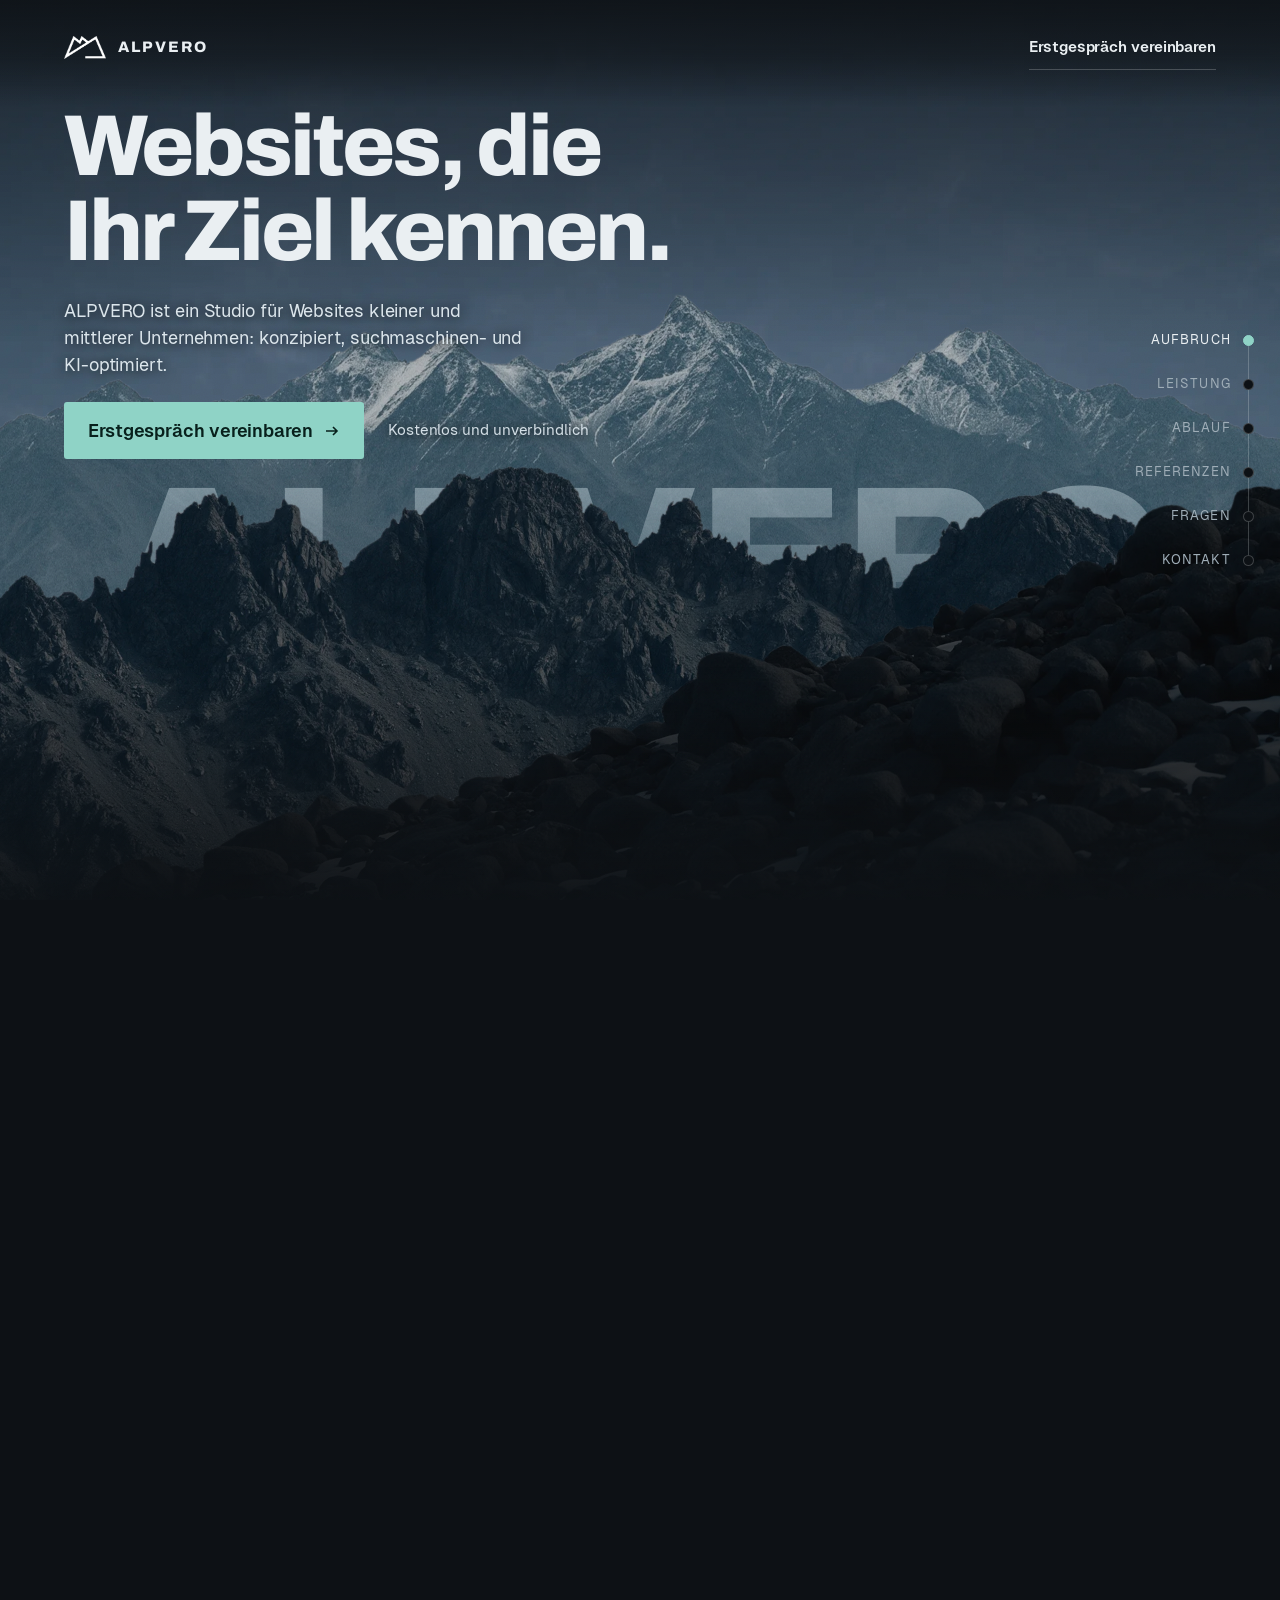
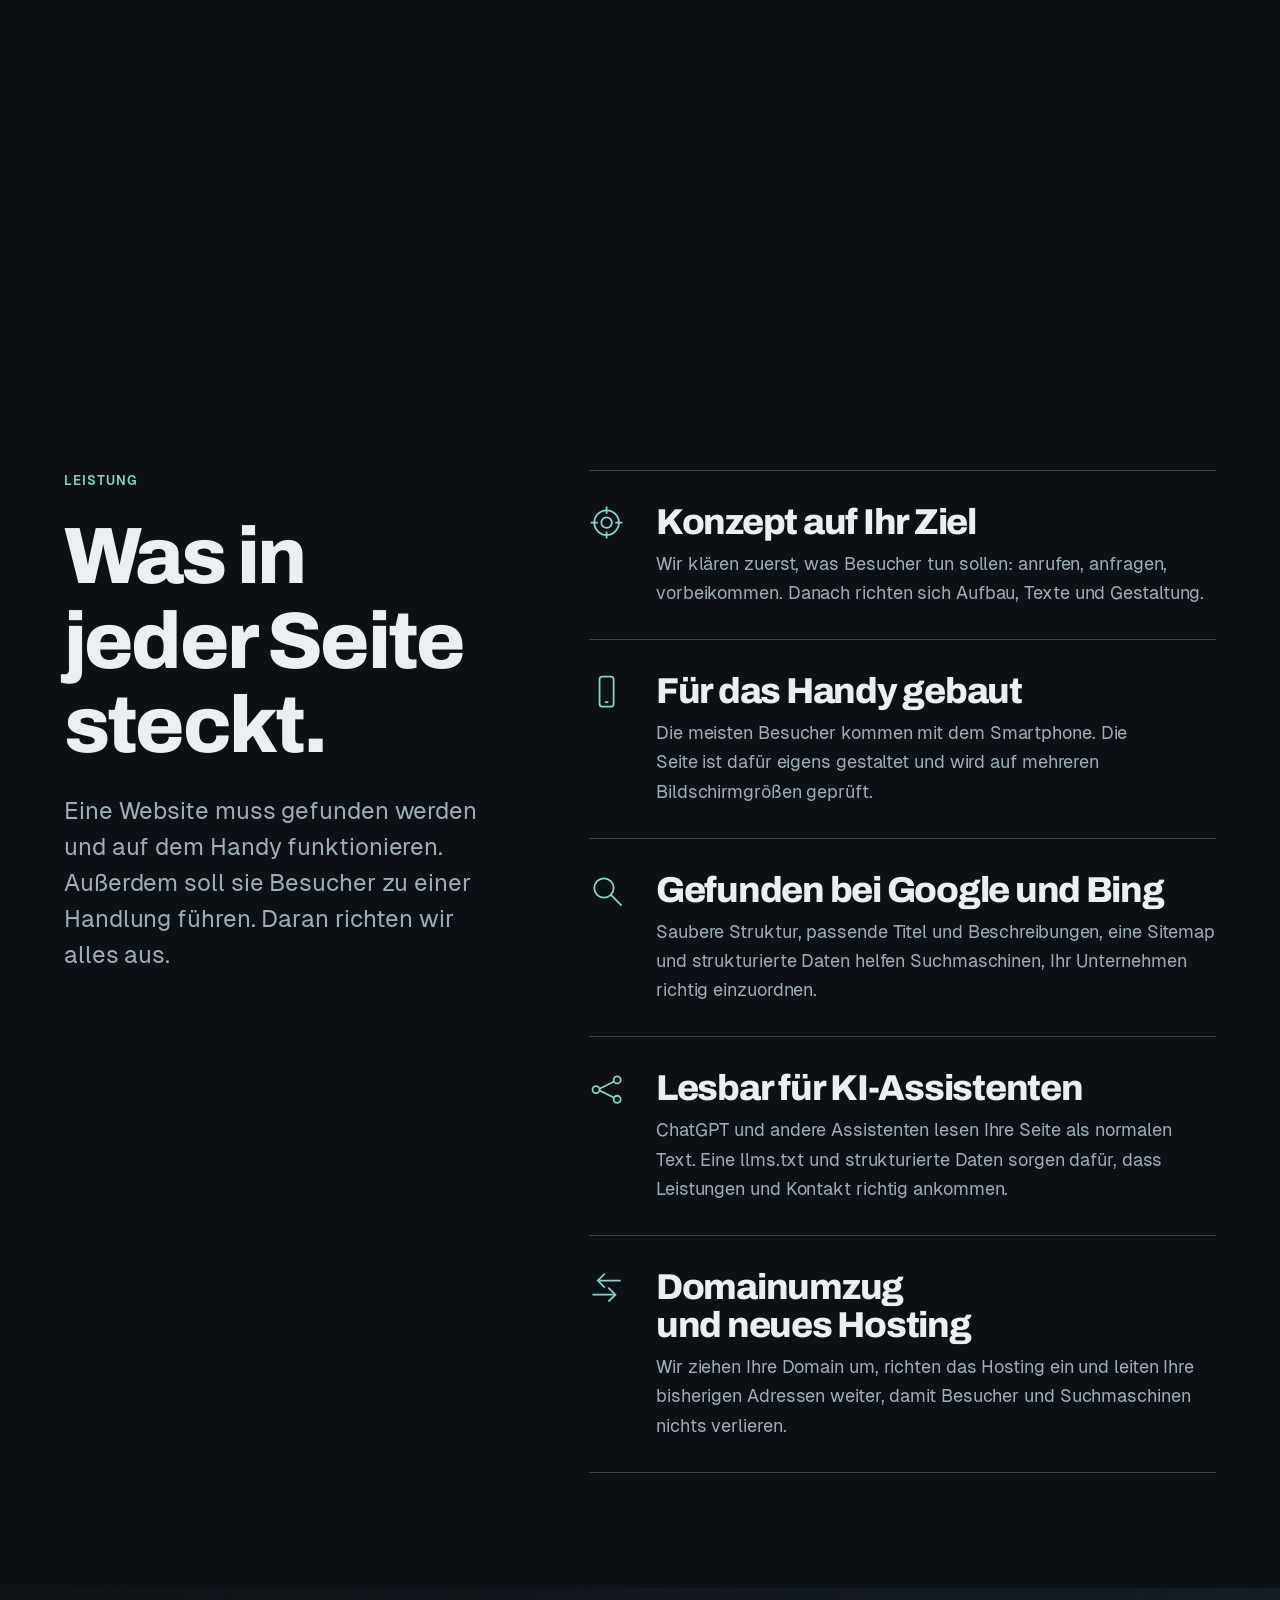
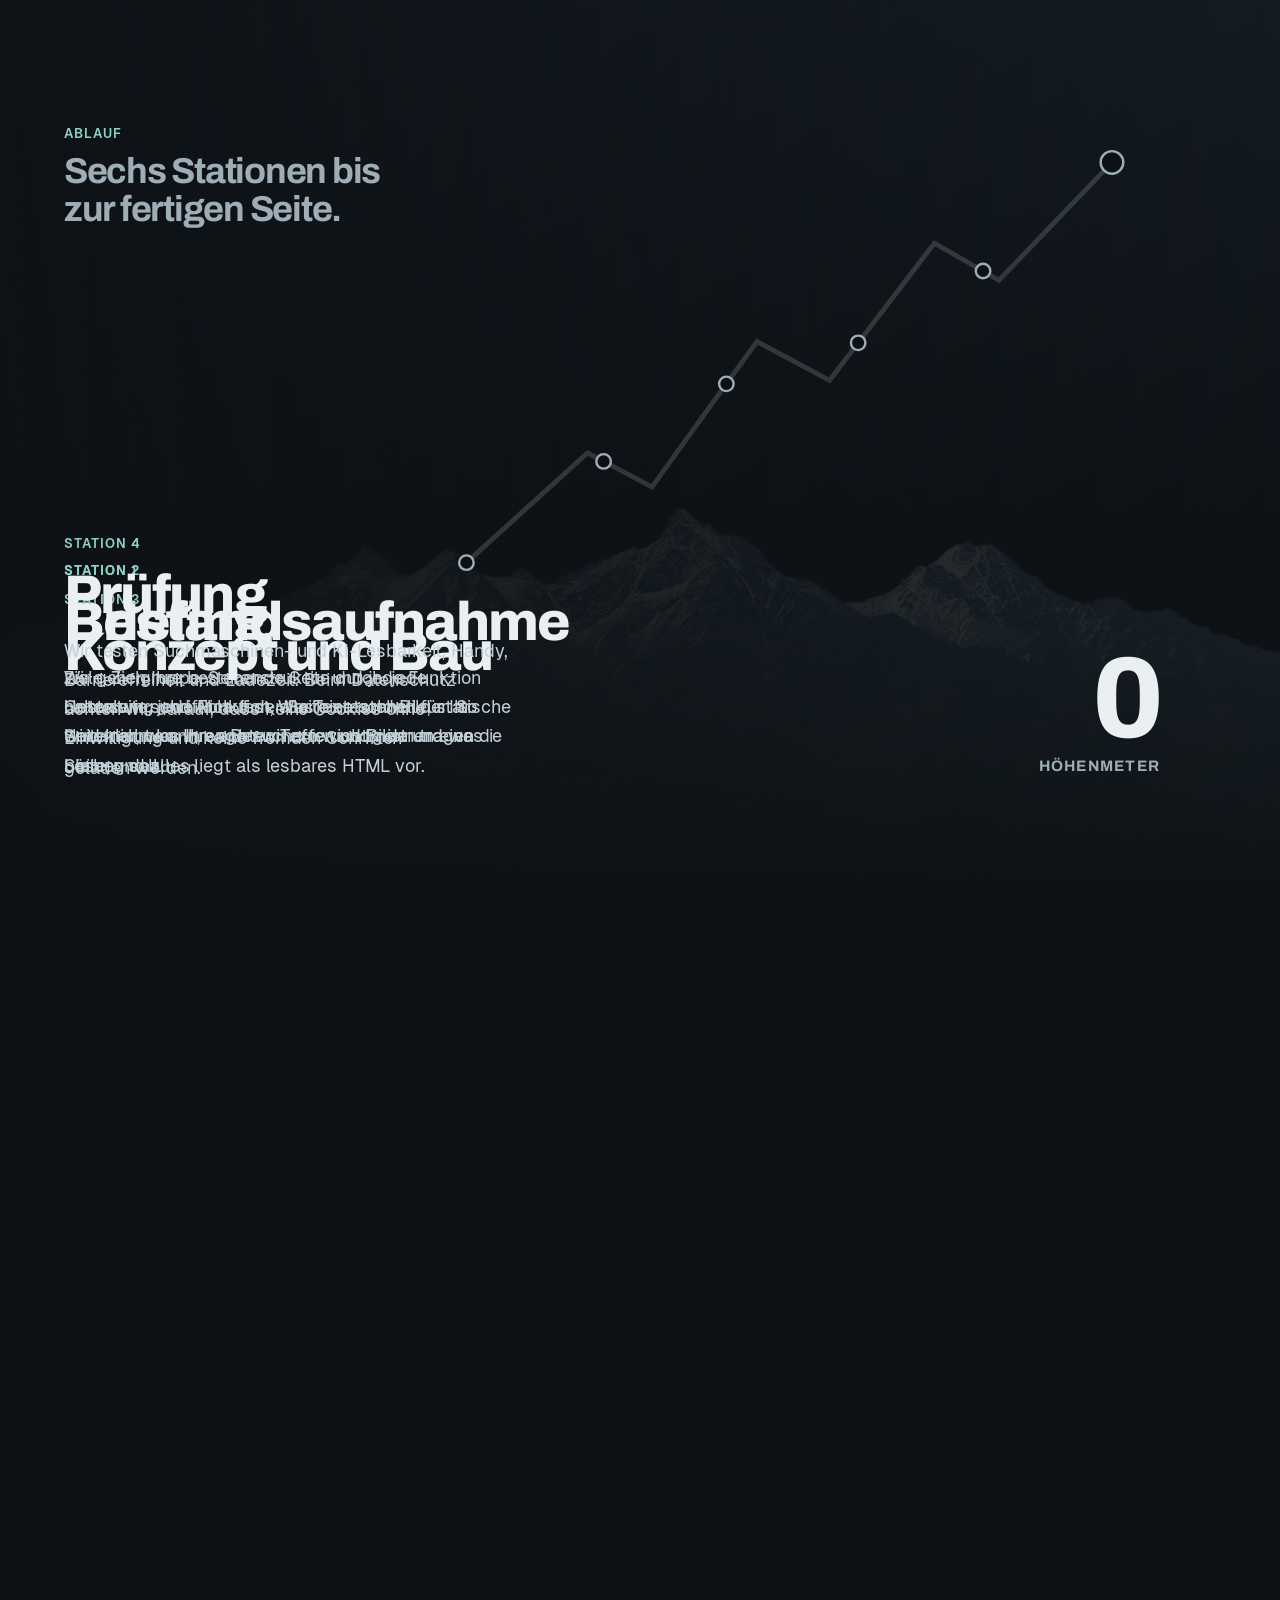
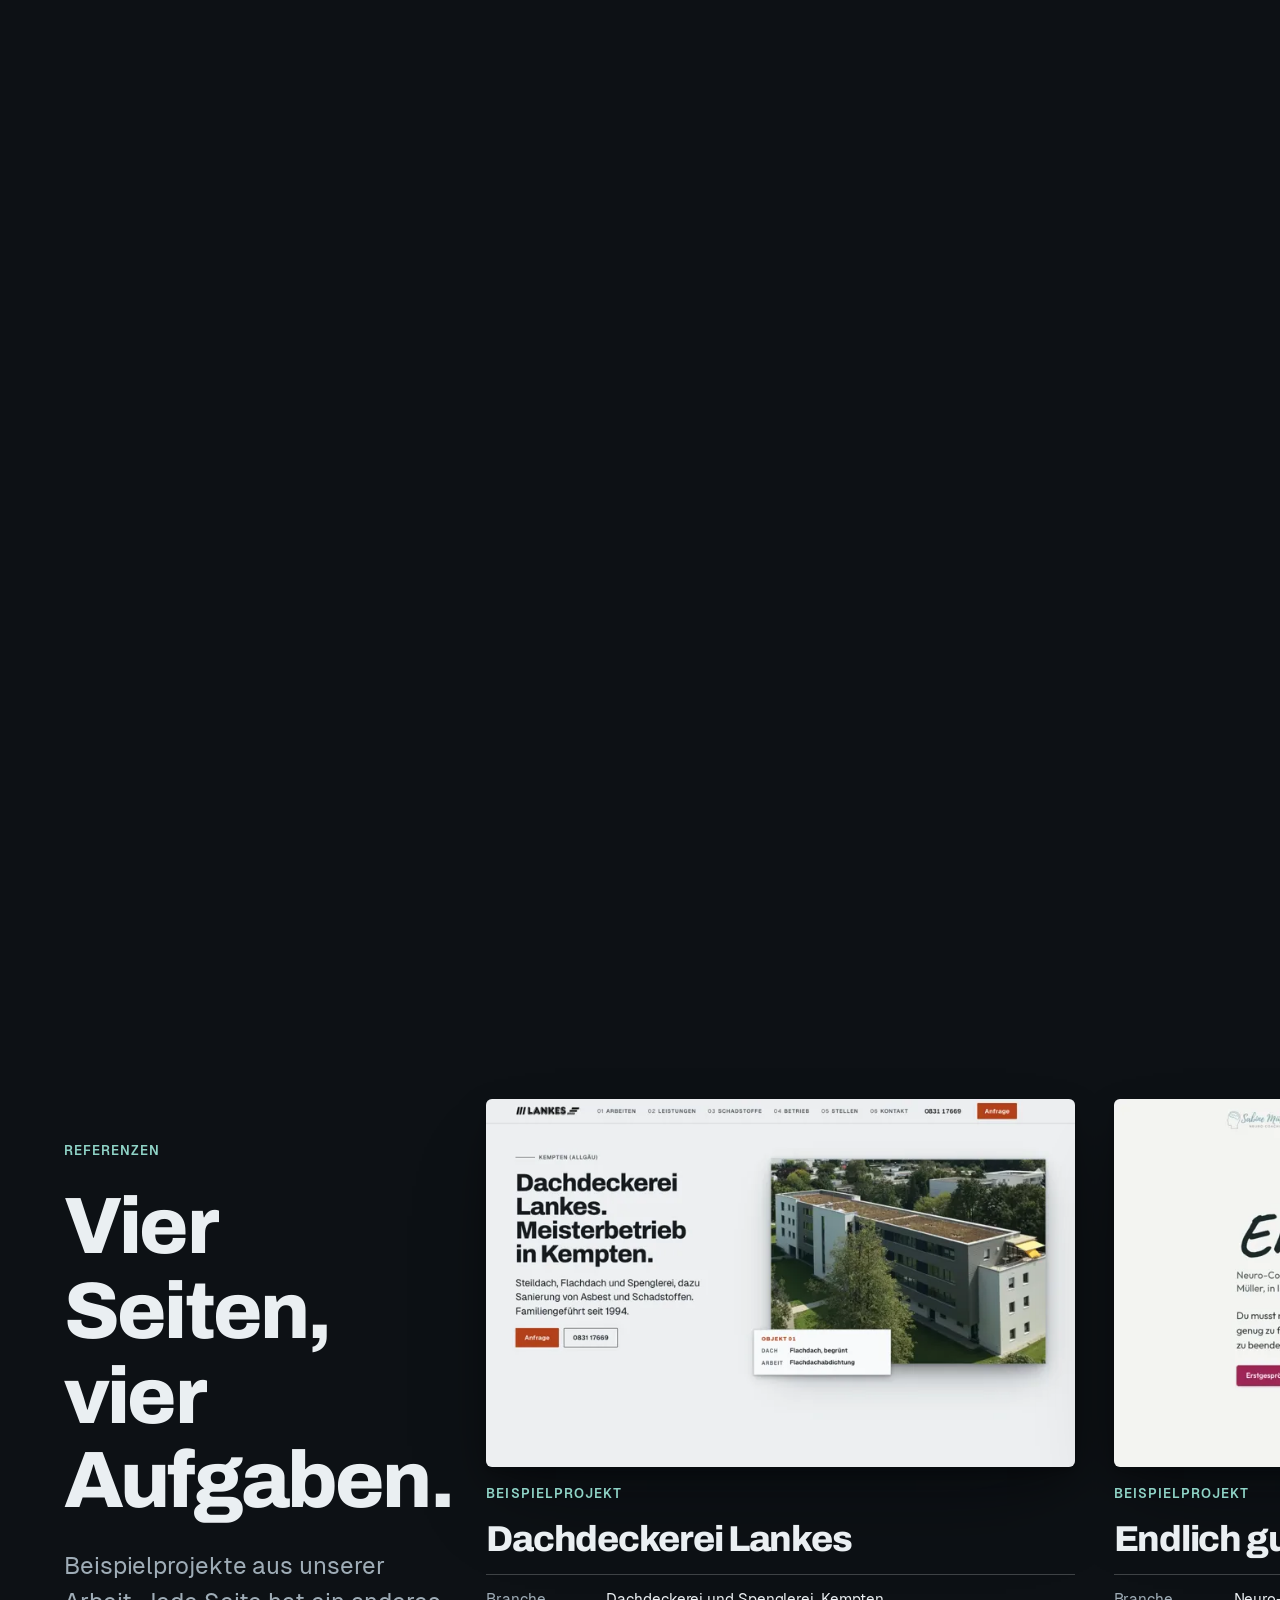
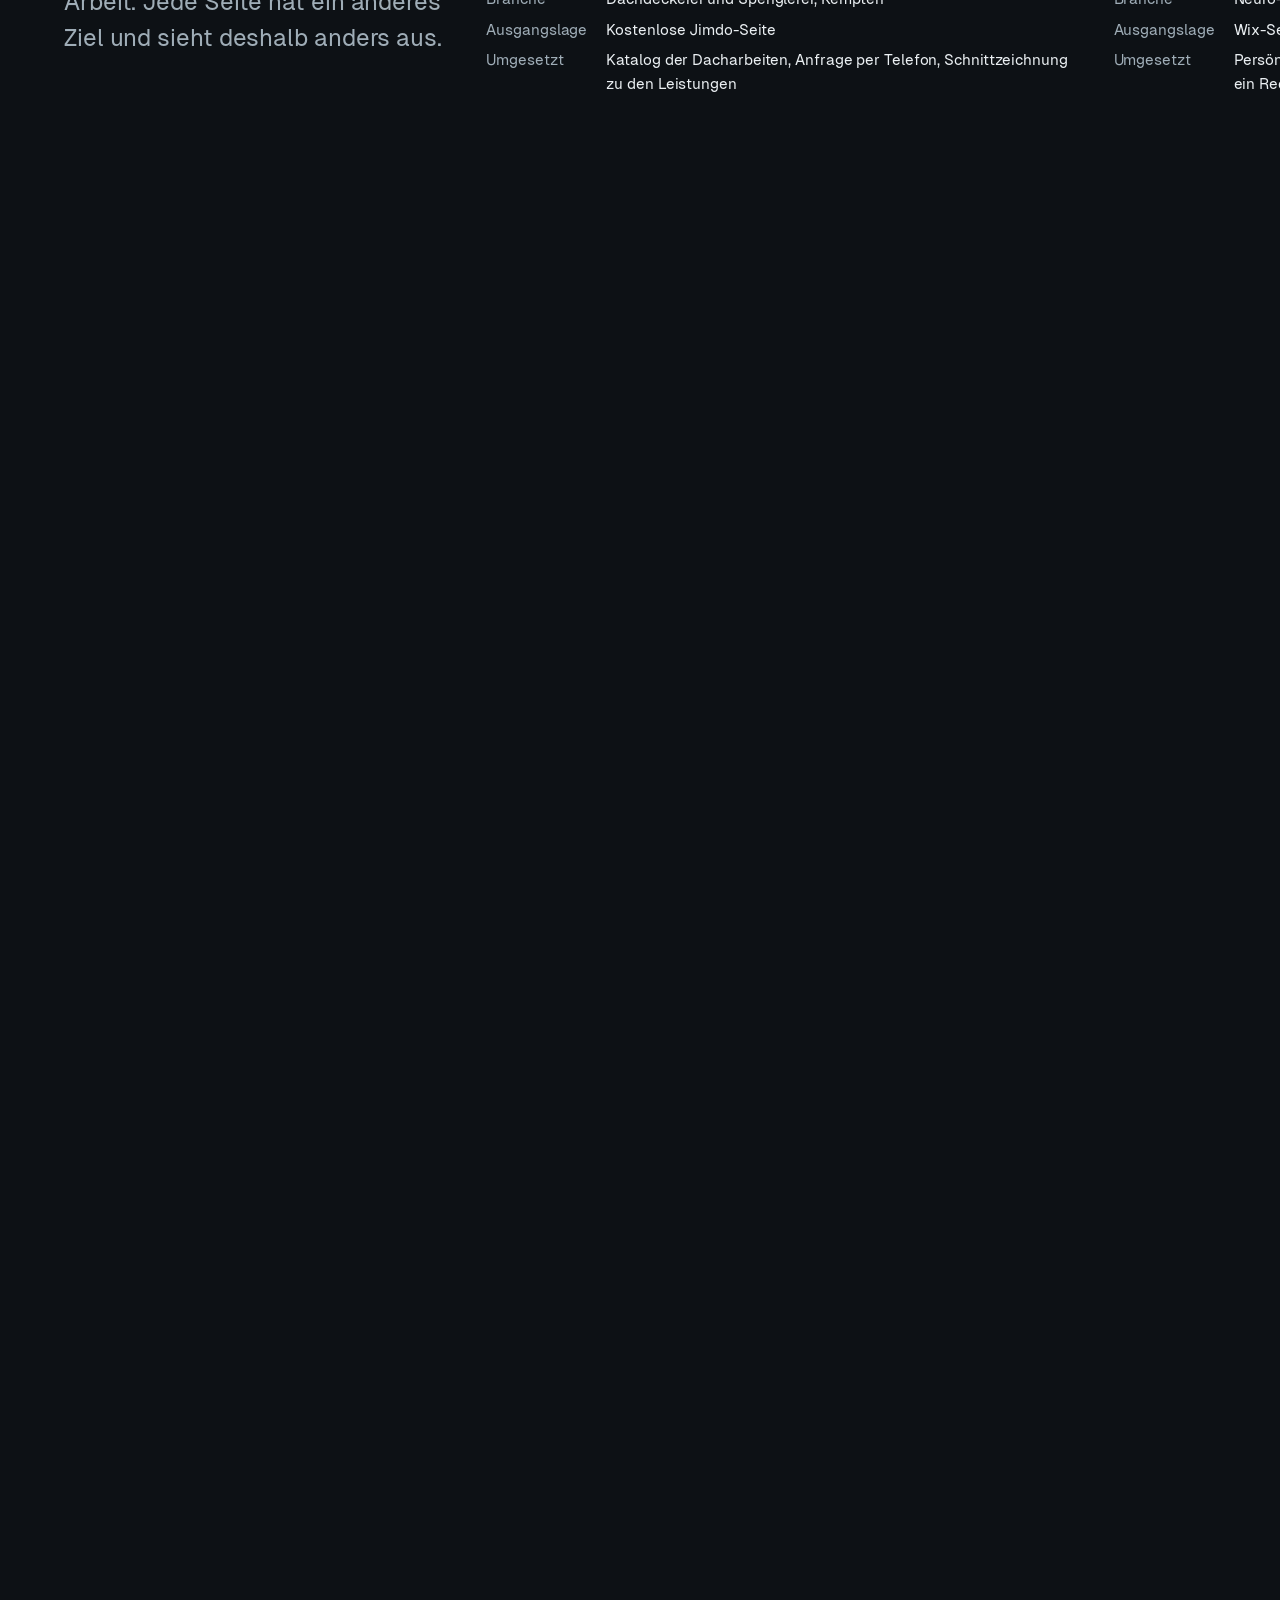
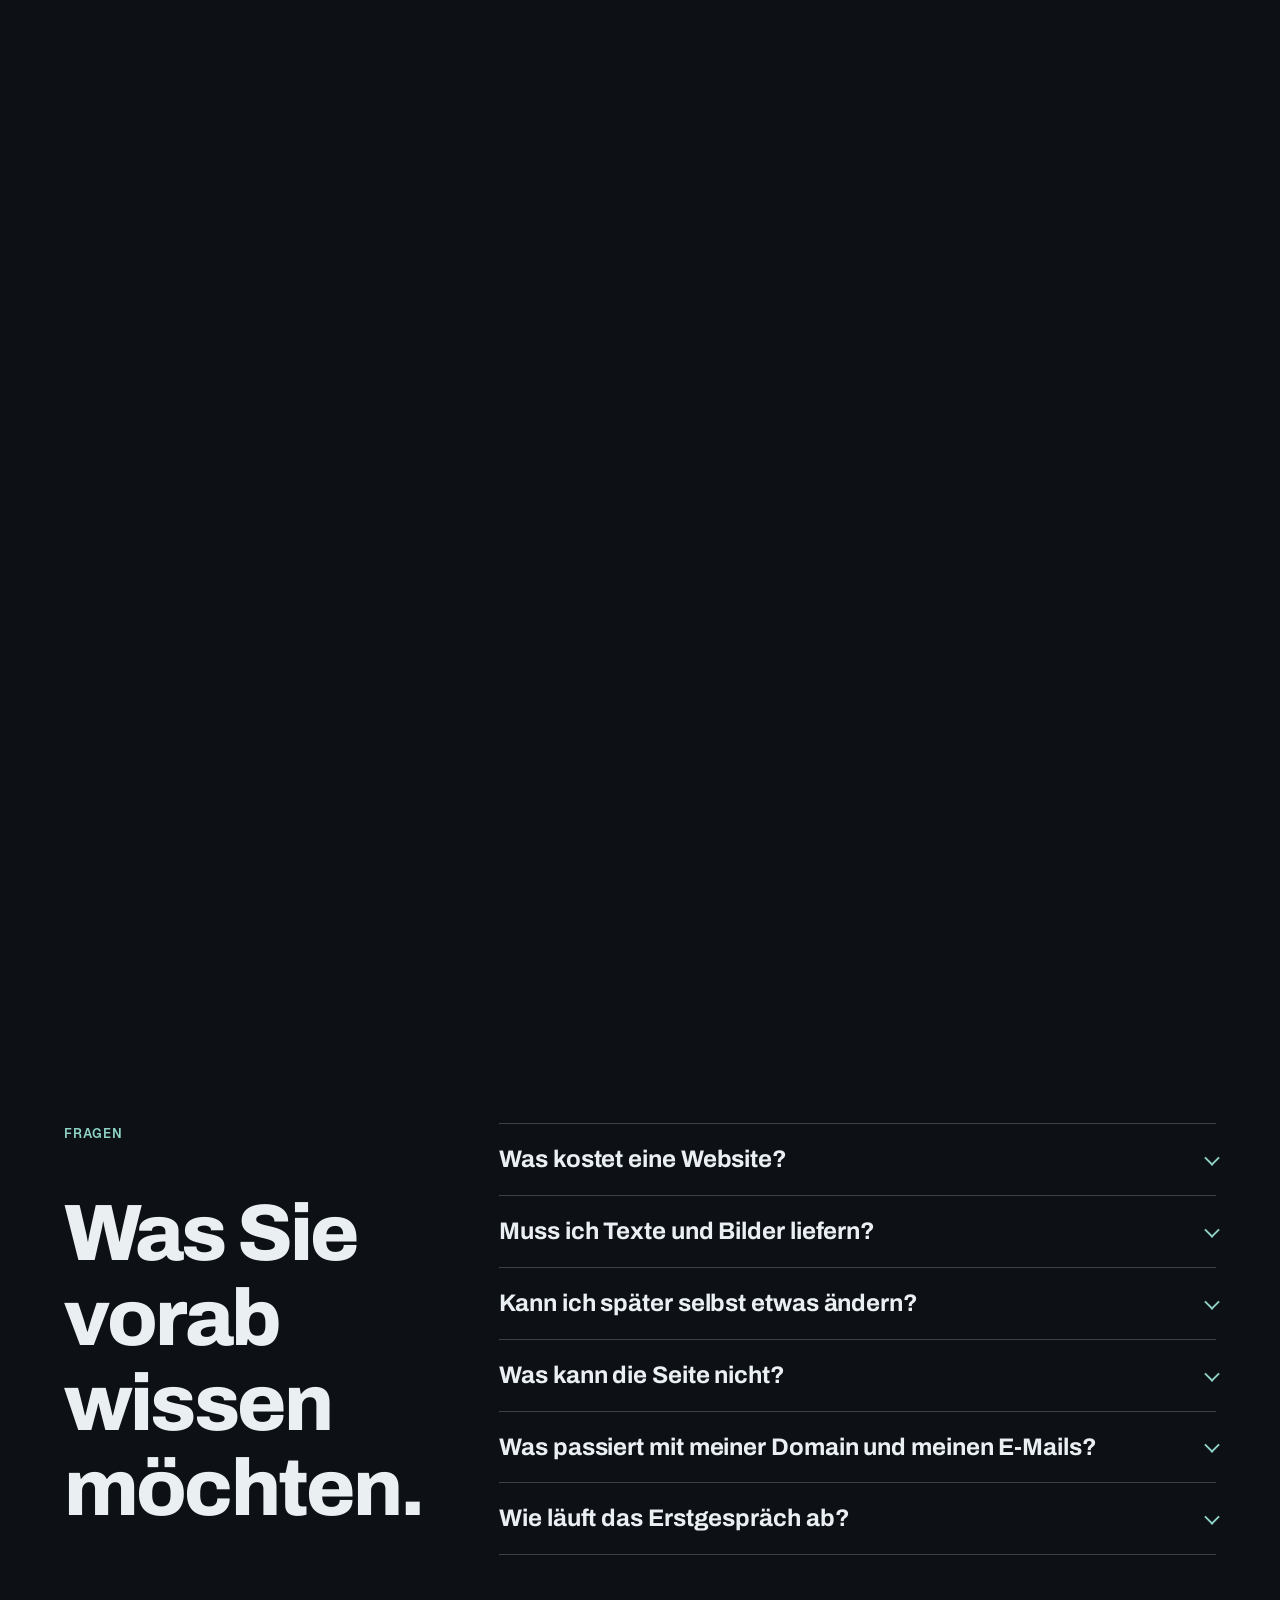
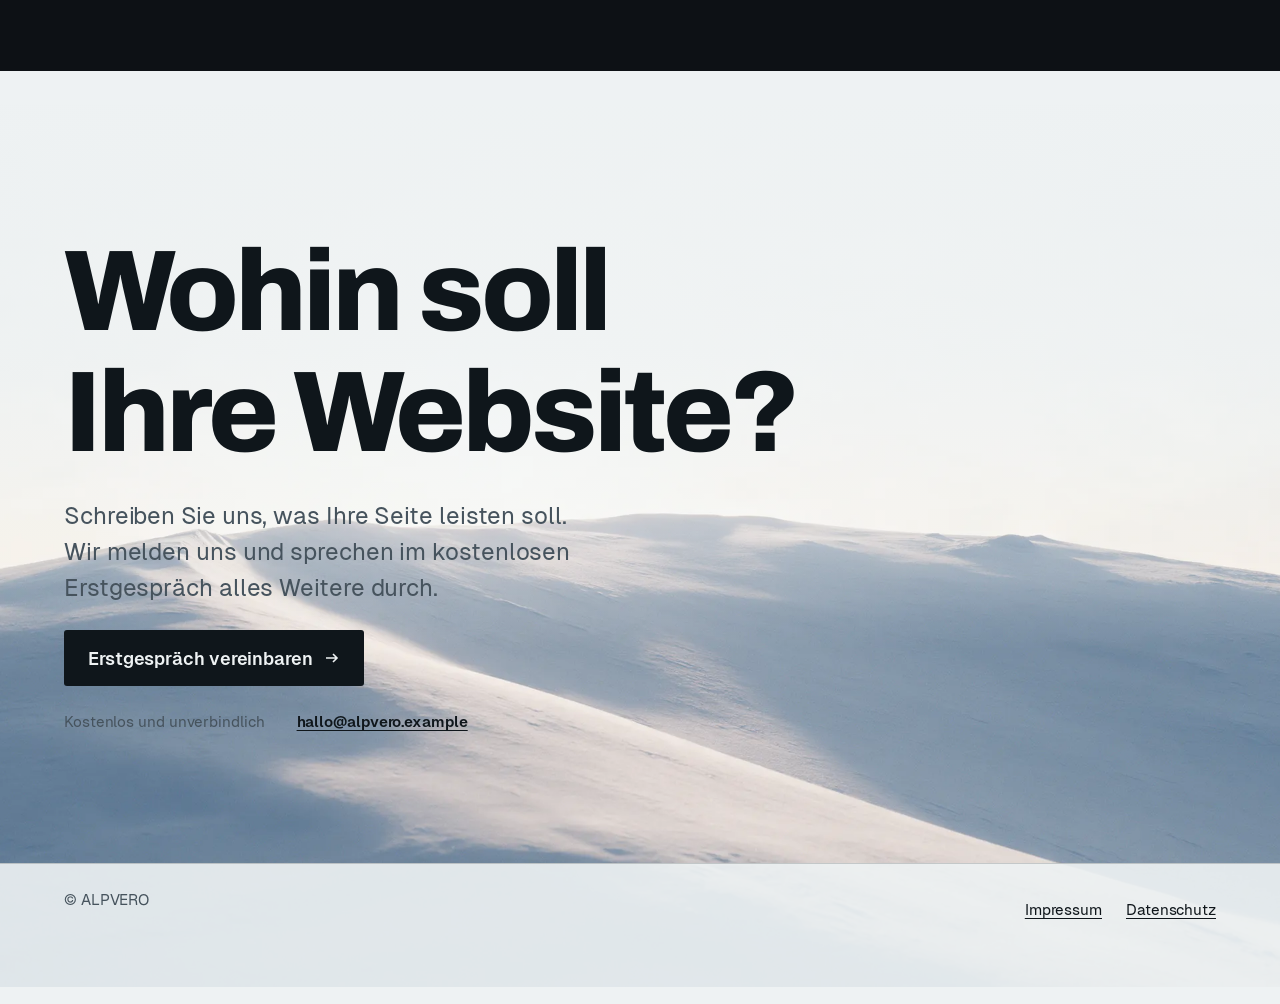
==== website/index.html @ ce66cbd7 "ALPVERO: Website, Briefing und Reports Co-Authored-By: Claude Sonnet 5.5 <noreply@anthropic.com>" ====
<!doctype html>
<html lang="de" class="no-js">
<head>
<meta charset="utf-8">
<meta name="viewport" content="width=device-width, initial-scale=1, viewport-fit=cover">
<title>ALPVERO · Websites für kleine und mittlere Unternehmen</title>
<meta name="description" content="ALPVERO ist ein Studio für Websites kleiner und mittlerer Unternehmen: auf Ihr Ziel konzipiert, für Suchmaschinen und KI optimiert. Erstgespräch kostenlos.">
<link rel="canonical" href="https://www.alpvero.example/">
<meta name="theme-color" content="#0d1115">
<link rel="icon" type="image/png" href="favicon.png">
<link rel="apple-touch-icon" href="apple-touch-icon.png">
<meta property="og:type" content="website">
<meta property="og:locale" content="de_DE">
<meta property="og:site_name" content="ALPVERO">
<meta property="og:title" content="ALPVERO · Websites, die Ihr Ziel kennen">
<meta property="og:description" content="Studio für Websites kleiner und mittlerer Unternehmen. Konzipiert, suchmaschinen- und KI-optimiert. Kostenloses Erstgespräch.">
<meta property="og:url" content="https://www.alpvero.example/">
<meta property="og:image" content="https://www.alpvero.example/assets/og.jpg">
<meta property="og:image:width" content="1200">
<meta property="og:image:height" content="630">
<meta name="twitter:card" content="summary_large_image">
<script>document.documentElement.classList.remove("no-js");</script>
<link rel="preload" as="font" type="font/woff2" href="assets/fonts/archivo-latin-800-normal.woff2" crossorigin>
<link rel="preload" as="image" href="assets/img/sky.webp" imagesrcset="assets/img/sky-m.webp 900w, assets/img/sky.webp 2400w" imagesizes="100vw">
<link rel="stylesheet" href="scrollcraft.css">
<link rel="stylesheet" href="assets/alpvero.css">
<script type="application/ld+json">
{
  "@context": "https://schema.org",
  "@type": "ProfessionalService",
  "name": "ALPVERO",
  "url": "https://www.alpvero.example/",
  "logo": "https://www.alpvero.example/apple-touch-icon.png",
  "image": "https://www.alpvero.example/assets/og.jpg",
  "description": "Studio für Websites kleiner und mittlerer Unternehmen: Konzept, Gestaltung, Suchmaschinen- und KI-Optimierung, Domainumzug und Hosting.",
  "knowsAbout": ["Webdesign", "Suchmaschinenoptimierung", "Optimierung für KI-Assistenten", "Domainumzug", "Hosting"],
  "areaServed": "DE",
  "availableLanguage": "de"
}
</script>
</head>
<body>
<a class="skip" href="#leistung">Zum Inhalt springen</a>
<span data-sc-progress></span>

<header class="top">
  <a class="brand" href="#top" aria-label="ALPVERO, Seitenanfang"><img src="assets/img/logo-mark.png" width="1000" height="571" alt=""><span>ALPVERO</span></a>
  <a class="top__cta" href="#kontakt">Erstgespräch vereinbaren</a>
</header>

<nav class="rail" aria-label="Abschnitte">
  <ol>
    <li><a href="#top"><span>Aufbruch</span></a></li>
    <li><a href="#leistung"><span>Leistung</span></a></li>
    <li><a href="#ablauf"><span>Ablauf</span></a></li>
    <li><a href="#referenzen"><span>Referenzen</span></a></li>
    <li><a href="#fragen"><span>Fragen</span></a></li>
    <li><a href="#kontakt"><span>Kontakt</span></a></li>
  </ol>
</nav>

<main id="top">

  <!-- 1 · Einstieg: gepinnte Szene aus vier Ebenen -->
  <section class="hero" data-sc-act="pin" data-sc-span="2.2" aria-label="Einstieg">
    <div data-sc-stage>
      <img class="pl pl--sky" src="assets/img/sky.webp" srcset="assets/img/sky-m.webp 900w, assets/img/sky.webp 2400w" sizes="100vw" width="2400" height="1350" alt="" fetchpriority="high">
      <img class="pl pl--far" src="assets/img/far.webp" srcset="assets/img/far-m.webp 900w, assets/img/far.webp 2400w" sizes="100vw" width="2400" height="1333" alt="" fetchpriority="high">
      <div class="hero__word" aria-hidden="true">ALPVERO</div>
      <img class="pl pl--mid" src="assets/img/mid.webp" srcset="assets/img/mid-m.webp 900w, assets/img/mid.webp 2400w" sizes="100vw" width="2400" height="1350" alt="" fetchpriority="high">
      <img class="pl pl--near" src="assets/img/near.webp" srcset="assets/img/near-m.webp 900w, assets/img/near.webp 2400w" sizes="100vw" width="2400" height="1350" alt="">
      <div class="hero__haze" aria-hidden="true"></div>
      <div class="grain" aria-hidden="true"></div>
      <div class="hero__copy" data-sc-cue="0 0.92 0 0.2" data-sc-rise="0">
        <h1>Websites, die Ihr Ziel kennen.</h1>
        <p class="lede">ALPVERO ist ein Studio für Websites kleiner und mittlerer Unternehmen: konzipiert, suchmaschinen- und KI-optimiert.</p>
        <div class="row">
          <a class="cta" href="#kontakt">Erstgespräch vereinbaren <svg viewBox="0 0 16 16" fill="none" stroke="currentColor" stroke-width="1.6" aria-hidden="true"><path d="M2 8h11M9 4l4 4-4 4"/></svg></a>
          <small>Kostenlos und unverbindlich</small>
        </div>
      </div>
    </div>
  </section>

  <!-- 2 · Leistung: ruhiger Fließtext-Abschnitt -->
  <section id="leistung" class="leistung" data-sc-act="flow" aria-labelledby="leistung-h">
    <div class="leistung__grid">
      <div class="leistung__lead" data-sc-in data-sc-stagger="70">
        <p class="eyebrow">Leistung</p>
        <h2 id="leistung-h">Was in jeder Seite steckt.</h2>
        <p class="lede">Eine Website muss gefunden werden und auf dem Handy funktionieren. Außerdem soll sie Besucher zu einer Handlung führen. Daran richten wir alles aus.</p>
      </div>
      <ul class="facts" data-sc-in data-sc-stagger="60">
        <li>
          <svg viewBox="0 0 40 40" fill="none" stroke="currentColor" stroke-width="2" aria-hidden="true"><circle cx="20" cy="20" r="14"/><circle cx="20" cy="20" r="6"/><path d="M20 2v8M20 30v8M2 20h8M30 20h8"/></svg>
          <div><h3>Konzept auf Ihr Ziel</h3><p>Wir klären zuerst, was Besucher tun sollen: anrufen, anfragen, vorbeikommen. Danach richten sich Aufbau, Texte und Gestaltung.</p></div>
        </li>
        <li>
          <svg viewBox="0 0 40 40" fill="none" stroke="currentColor" stroke-width="2" aria-hidden="true"><rect x="12" y="3" width="16" height="34" rx="3"/><path d="M18 32h4"/></svg>
          <div><h3>Für das Handy gebaut</h3><p>Die meisten Besucher kommen mit dem Smartphone. Die Seite ist dafür eigens gestaltet und wird auf mehreren Bildschirmgrößen geprüft.</p></div>
        </li>
        <li>
          <svg viewBox="0 0 40 40" fill="none" stroke="currentColor" stroke-width="2" aria-hidden="true"><circle cx="17" cy="17" r="11"/><path d="M25 25l12 12"/></svg>
          <div><h3>Gefunden bei Google und Bing</h3><p>Saubere Struktur, passende Titel und Beschreibungen, eine Sitemap und strukturierte Daten helfen Suchmaschinen, Ihr Unternehmen richtig einzuordnen.</p></div>
        </li>
        <li>
          <svg viewBox="0 0 40 40" fill="none" stroke="currentColor" stroke-width="2" aria-hidden="true"><circle cx="8" cy="20" r="4"/><circle cx="32" cy="9" r="4"/><circle cx="32" cy="31" r="4"/><path d="M12 19l16-8M12 21l16 8"/></svg>
          <div><h3>Lesbar für KI-Assistenten</h3><p>ChatGPT und andere Assistenten lesen Ihre Seite als normalen Text. Eine llms.txt und strukturierte Daten sorgen dafür, dass Leistungen und Kontakt richtig ankommen.</p></div>
        </li>
        <li>
          <svg viewBox="0 0 40 40" fill="none" stroke="currentColor" stroke-width="2" aria-hidden="true"><path d="M4 28h24M22 20l8 8-8 8"/><path d="M36 12H12M18 4l-8 8 8 8"/></svg>
          <div><h3>Domainumzug und neues Hosting</h3><p>Wir ziehen Ihre Domain um, richten das Hosting ein und leiten Ihre bisherigen Adressen weiter, damit Besucher und Suchmaschinen nichts verlieren.</p></div>
        </li>
      </ul>
    </div>
  </section>

  <!-- 3 · Ablauf: Spitze der Seite, gepinnte Route mit Höhenmetern -->
  <section id="ablauf" class="aufstieg" data-sc-act="pin" data-sc-span="6.4" aria-labelledby="ablauf-h">
    <div data-sc-stage>
      <img class="aufstieg__bg" src="assets/img/far.webp" srcset="assets/img/far-m.webp 900w, assets/img/far.webp 2400w" sizes="100vw" width="2400" height="1333" alt="" loading="lazy">
      <div class="aufstieg__fade" aria-hidden="true"></div>
      <div class="grain" aria-hidden="true"></div>
      <div class="aufstieg__head">
        <p class="eyebrow">Ablauf</p>
        <h2 id="ablauf-h">Sechs Stationen bis zur fertigen Seite.</h2>
      </div>
      <svg class="route" viewBox="0 0 920 600" aria-hidden="true" focusable="false">
        <path class="route__base" pathLength="1" d="M60 556 L210 420 L290 462 L420 282 L510 330 L640 160 L720 206 L860 60"/>
        <path class="route__line" pathLength="1" d="M60 556 L210 420 L290 462 L420 282 L510 330 L640 160 L720 206 L860 60"/>
      </svg>
      <div class="meter" aria-hidden="true"><b data-meter>0</b><span>Höhenmeter</span></div>
      <ol class="stations">
        <li data-sc-cue="0 0.15 0 0.1"><span class="no">Station 1</span><h3>Bestandsaufnahme</h3><p>Wir gehen Ihre bestehende Seite durch: jede Unterseite, jede Funktion, alle Texte und Bilder. So wird klar, was Ihren Besuchern wichtig ist und was bleiben soll.</p></li>
        <li data-sc-cue="0.13 0.33"><span class="no">Station 2</span><h3>Briefing</h3><p>Ziele, Zielgruppe, Seitenstruktur und jede Funktion halten wir schriftlich fest. Was eine schnelle, statische Seite nicht kann, sagen wir offen und nennen eine Lösung dazu.</p></li>
        <li data-sc-cue="0.31 0.51"><span class="no">Station 3</span><h3>Konzept und Bau</h3><p>Gestaltung und Ablauf der Seite entstehen für Ihr Unternehmen. Ihre echten Texte und Bilder tragen die Seite, und alles liegt als lesbares HTML vor.</p></li>
        <li data-sc-cue="0.49 0.69"><span class="no">Station 4</span><h3>Prüfung</h3><p>Wir testen Suchmaschinen- und KI-Lesbarkeit, Handy, Barrierefreiheit und Ladezeit. Beim Datenschutz achten wir darauf, dass keine Cookies ohne Einwilligung und keine fremden Schriften geladen werden.</p></li>
        <li data-sc-cue="0.67 0.87"><span class="no">Station 5</span><h3>Ihre Rückmeldung</h3><p>Sie sehen die Seite in der Vorschau und schicken uns Ihre Wünsche gebündelt. Wir setzen sie um, bevor etwas online geht.</p></li>
        <li data-sc-cue="0.85 1 0.1 0.04"><span class="no">Station 6</span><h3>Umzug und Livegang</h3><p>Domain und Hosting ziehen um, Weiterleitungen sichern Ihre bisherigen Adressen, und Suchmaschinen erfahren von der neuen Seite.</p></li>
      </ol>
    </div>
  </section>

  <!-- 4 · Referenzen: seitliche Fahrt -->
  <section id="referenzen" class="refs" data-sc-act="pan" data-sc-span="5.4" aria-labelledby="refs-h">
    <div data-sc-stage>
      <div class="rail2" data-sc-pan="0.04">
        <div class="rail2__lead">
          <p class="eyebrow">Referenzen</p>
          <h2 id="refs-h">Vier Seiten, vier Aufgaben.</h2>
          <p class="lede">Beispielprojekte aus unserer Arbeit. Jede Seite hat ein anderes Ziel und sieht deshalb anders aus.</p>
        </div>
        <article class="ref">
          <div class="ref__shot"><img src="assets/img/ref-lankes-s.webp" srcset="assets/img/ref-lankes-s.webp 720w, assets/img/ref-lankes.webp 1440w" sizes="(max-width: 640px) 82vw, 40rem" width="1440" height="900" alt="Startseite des Beispielprojekts Dachdeckerei Lankes: Titel links, Foto eines begrünten Flachdachs rechts" loading="lazy"></div>
          <p class="ref__tag">Beispielprojekt</p>
          <h3>Dachdeckerei Lankes</h3>
          <dl><dt>Branche</dt><dd>Dachdeckerei und Spenglerei, Kempten</dd><dt>Ausgangslage</dt><dd>Kostenlose Jimdo-Seite</dd><dt>Umgesetzt</dt><dd>Katalog der Dacharbeiten, Anfrage per Telefon, Schnittzeichnung zu den Leistungen</dd></dl>
        </article>
        <article class="ref">
          <div class="ref__shot"><img src="assets/img/ref-endlich-s.webp" srcset="assets/img/ref-endlich-s.webp 720w, assets/img/ref-endlich.webp 1440w" sizes="(max-width: 640px) 82vw, 40rem" width="1440" height="900" alt="Startseite des Beispielprojekts Endlich gut genug: handgeschriebener Titel auf hellem Papiergrund" loading="lazy"></div>
          <p class="ref__tag">Beispielprojekt</p>
          <h3>Endlich gut genug</h3>
          <dl><dt>Branche</dt><dd>Neuro-Coaching, Isny im Allgäu</dd><dt>Ausgangslage</dt><dd>Wix-Seite</dd><dt>Umgesetzt</dt><dd>Persönliche Titelseite, Audio-Impulse, Inhalte selbst pflegbar über ein Redaktionswerkzeug</dd></dl>
        </article>
        <article class="ref">
          <div class="ref__shot"><img src="assets/img/ref-lammnest-s.webp" srcset="assets/img/ref-lammnest-s.webp 720w, assets/img/ref-lammnest.webp 1440w" sizes="(max-width: 640px) 82vw, 40rem" width="1440" height="900" alt="Startseite des Beispielprojekts Lammnest: Lammfell-Pantoffel in Weiß neben dem Titel Das natürliche Gefühl von Zuhause" loading="lazy"></div>
          <p class="ref__tag">Beispielprojekt</p>
          <h3>Lammnest</h3>
          <dl><dt>Branche</dt><dd>Produktseite, Lammfell-Pantoffeln</dd><dt>Ausgangslage</dt><dd>Neues Produkt, keine bestehende Seite</dd><dt>Umgesetzt</dt><dd>Fell-Lupe, Produkt bleibt beim Lesen stehen, Vorbestellung bei Ausverkauf</dd></dl>
        </article>
        <article class="ref">
          <div class="ref__shot"><img src="assets/img/ref-chalet-s.webp" srcset="assets/img/ref-chalet-s.webp 720w, assets/img/ref-chalet.webp 1440w" sizes="(max-width: 640px) 82vw, 40rem" width="1440" height="900" alt="Startseite des Musterprojekts Chalet Morgenlicht: dunkles Holzhaus im Alpental bei Morgenlicht" loading="lazy"></div>
          <p class="ref__tag">Musterprojekt</p>
          <h3>Chalet Morgenlicht</h3>
          <dl><dt>Branche</dt><dd>Ferienvermietung, Region Tegernsee (erfundenes Unternehmen)</dd><dt>Ausgangslage</dt><dd>Keine, als Muster entworfen</dd><dt>Umgesetzt</dt><dd>Tag-Regler, der die Seite von Morgen bis Nacht färbt, Anfrage mit Wunschterminen</dd></dl>
        </article>
        <div class="rail2__end">
          <p>Ihre Seite kommt als Nächstes.</p>
          <p>Im Erstgespräch klären wir, was sie leisten soll.</p>
          <a class="textlink" href="#kontakt">Zum Erstgespräch</a>
        </div>
      </div>
    </div>
  </section>

  <!-- 5 · Fragen -->
  <section id="fragen" class="fragen" data-sc-act="flow" aria-labelledby="fragen-h">
    <div class="fragen__grid">
      <div data-sc-in data-sc-stagger="70" class="sc-stack">
        <p class="eyebrow">Fragen</p>
        <h2 id="fragen-h">Was Sie vorab wissen möchten.</h2>
      </div>
      <div data-sc-in>
        <details><summary>Was kostet eine Website?</summary><p>Wir arbeiten mit festen Paketen. Die Preise nennen wir Ihnen im kostenlosen Erstgespräch, dort klären wir auch, was Ihre Seite braucht.</p></details>
        <details><summary>Muss ich Texte und Bilder liefern?</summary><p>Nein. Wir übernehmen, was Ihre bestehende Seite hergibt, und fragen nach, was fehlt. Bewertungen, Zahlen oder Zitate, die wir nicht belegen können, erfinden wir nicht.</p></details>
        <details><summary>Kann ich später selbst etwas ändern?</summary><p>Ja, auf Wunsch. Wir richten ein einfaches Redaktionswerkzeug ein, mit dem Sie einzelne Teile wie Texte oder Öffnungszeiten selbst pflegen, und schulen Sie dazu. Das Design bleibt dabei geschützt.</p></details>
        <details><summary>Was kann die Seite nicht?</summary><p>Unsere Seiten sind statisch: schnell und sicher, aber ohne eingebauten Shop, Login oder Buchungssystem. Dafür binden wir passende Dienste an. Blog, Newsletter und Landingpages sind nach Absprache möglich.</p></details>
        <details><summary>Was passiert mit meiner Domain und meinen E-Mails?</summary><p>Wir ziehen die Domain um und leiten die alten Adressen weiter. Ihre E-Mail-Adressen sprechen wir vorher mit Ihnen ab, damit nichts ausfällt.</p></details>
        <details><summary>Wie läuft das Erstgespräch ab?</summary><p>Es ist kostenlos und unverbindlich. Sie erzählen, was Ihre Seite leisten soll. Wir sagen Ihnen ehrlich, ob und wie wir helfen können.</p></details>
      </div>
    </div>
  </section>

  <!-- 6 · Gipfel: Schluss auf Schnee, hält -->
  <section id="kontakt" class="gipfel" data-sc-act="flow" aria-labelledby="kontakt-h">
    <img class="gipfel__img" src="assets/img/gipfel.webp" srcset="assets/img/gipfel-m.webp 900w, assets/img/gipfel.webp 2400w" sizes="100vw" width="2400" height="1350" alt="" loading="lazy" data-sc-reveal="up" data-sc-reveal-at="0.05 0.55">
    <div class="gipfel__veil" aria-hidden="true"></div>
    <div class="gipfel__body" data-sc-in data-sc-stagger="70">
      <h2 id="kontakt-h">Wohin soll Ihre Website?</h2>
      <p class="lede">Schreiben Sie uns, was Ihre Seite leisten soll. Wir melden uns und sprechen im kostenlosen Erstgespräch alles Weitere durch.</p>
      <a class="cta" href="mailto:hallo@alpvero.example?subject=Erstgespr%C3%A4ch&amp;body=Guten%20Tag%2C%0A%0Aich%20interessiere%20mich%20f%C3%BCr%20eine%20neue%20Website.%0A%0AFirma%3A%20%0AAktuelle%20Website%3A%20%0AIch%20erreiche%20Sie%20unter%3A%20%0A">Erstgespräch vereinbaren <svg viewBox="0 0 16 16" fill="none" stroke="currentColor" stroke-width="1.6" aria-hidden="true"><path d="M2 8h11M9 4l4 4-4 4"/></svg></a>
      <p class="kontakt"><span>Kostenlos und unverbindlich</span> <a href="mailto:hallo@alpvero.example">hallo@alpvero.example</a></p>
    </div>
    <footer class="foot">
      <span>© ALPVERO</span>
      <nav aria-label="Rechtliches"><a href="impressum.html">Impressum</a><a href="datenschutz.html">Datenschutz</a></nav>
    </footer>
  </section>

</main>

<script src="scrollcraft.js"></script>
<script>ScrollCraft.mount(document.body);</script>
<script src="assets/alpvero.js"></script>
</body>
</html>
---- website/scrollcraft.css ----
/* ============================================================================
   scrollcraft.css: the taste floor
   ----------------------------------------------------------------------------
   Two layers, and the split matters:

     TOKENS   what you override per brand. Colour roles, the type ramp, the
              spacing scale, elevation, motion. A brand is ~12 values.
     DEVICES  what the engine drives. Do not restyle these to taste; they are
              the mechanism. Style your own markup instead.

   Nothing here draws a "component". There are no card, badge, or pill classes,
   because a stylesheet that ships those is how every page built on it ends up
   with the same shapes. You get a floor and a vocabulary; the composition is
   yours.
   ========================================================================== */

/* ---------------------------------------------------------------- tokens -- */
:root {
  /* --- colour roles. Override these six and the page is rebranded. -------- */
  --sc-canvas:      #08090b;   /* the page ground. Drift interpolates this.   */
  --sc-surface:     #101217;   /* anything raised off the ground             */
  --sc-ink:         #f4f2ef;   /* primary text                               */
  --sc-ink-soft:    #9a9ba1;   /* secondary text. Tinted, never flat gray.   */
  --sc-accent:      #d8ff3e;   /* ONE accent. It owns a region, not confetti. */
  --sc-accent-ink:  #08090b;   /* text that sits on the accent               */

  --sc-hairline:    color-mix(in oklab, var(--sc-ink) 12%, transparent);
  --sc-hairline-strong: color-mix(in oklab, var(--sc-ink) 22%, transparent);

  /* --- type. Two families max. Display carries voice, text carries prose. - */
  --sc-font-display: "Instrument Sans", "Geist", system-ui, sans-serif;
  --sc-font-text:    "Geist", system-ui, sans-serif;
  --sc-font-mono:    "Geist Mono", ui-monospace, monospace;

  /* Fluid ramp. Tracking tightens as size grows because a face set at 6rem
     with 0 tracking reads loose; this is optical correction, not decoration. */
  --sc-t-xs:   clamp(0.75rem, 0.72rem + 0.15vw, 0.82rem);
  --sc-t-sm:   clamp(0.875rem, 0.84rem + 0.18vw, 0.95rem);
  --sc-t-base: clamp(1rem, 0.96rem + 0.22vw, 1.125rem);
  --sc-t-lg:   clamp(1.2rem, 1.1rem + 0.5vw, 1.5rem);
  --sc-t-xl:   clamp(1.6rem, 1.35rem + 1.2vw, 2.25rem);
  --sc-t-2xl:  clamp(2.1rem, 1.6rem + 2.4vw, 3.4rem);
  --sc-t-3xl:  clamp(2.8rem, 1.9rem + 4.2vw, 5rem);
  --sc-t-4xl:  clamp(3.4rem, 1.9rem + 6.6vw, 7.5rem);

  --sc-track-tight:  -0.035em;
  --sc-track-snug:   -0.02em;
  --sc-track-normal: -0.005em;
  --sc-track-wide:    0.08em;

  --sc-leading-none: 0.94;
  --sc-leading-tight: 1.06;
  --sc-leading-body: 1.62;

  --sc-measure: 62ch;

  /* --- space. 4px base: the useful middle steps an 8-only scale misses. --- */
  --sc-1: 0.25rem;  --sc-2: 0.5rem;   --sc-3: 0.75rem;  --sc-4: 1rem;
  --sc-5: 1.5rem;   --sc-6: 2rem;     --sc-7: 3rem;     --sc-8: 4rem;
  --sc-9: 6rem;     --sc-10: 8rem;    --sc-11: 12rem;

  /* Section rhythm is fluid so a phone doesn't inherit desktop air. */
  --sc-section: clamp(4.5rem, 9vw, 11rem);
  --sc-gutter:  clamp(1.25rem, 5vw, 5.5rem);
  --sc-maxw:    82rem;

  /* --- radius. Pick one scale for the page and hold it. ------------------- */
  --sc-r-sm: 6px;  --sc-r-md: 12px;  --sc-r-lg: 20px;  --sc-r-pill: 999px;

  /* --- elevation. Every shadow has an offset AND a soft blur, and is tinted
         to the canvas hue. A zero-offset coloured halo is decoration, not
         depth, so there isn't one here. ---------------------------------- */
  --sc-shadow-color: 220 40% 2%;
  --sc-e1: 0 1px 2px hsl(var(--sc-shadow-color) / 0.28),
           0 2px 6px -1px hsl(var(--sc-shadow-color) / 0.20);
  --sc-e2: 0 2px 4px hsl(var(--sc-shadow-color) / 0.24),
           0 8px 18px -4px hsl(var(--sc-shadow-color) / 0.30);
  --sc-e3: 0 4px 8px hsl(var(--sc-shadow-color) / 0.22),
           0 18px 40px -8px hsl(var(--sc-shadow-color) / 0.38),
           0 48px 90px -24px hsl(var(--sc-shadow-color) / 0.30);

  /* Edge light: a 1px top highlight sells a raised surface better than any
     amount of blur, because real raised things catch light on their lip. */
  --sc-edge: inset 0 1px 0 color-mix(in oklab, var(--sc-ink) 10%, transparent);

  /* --- motion. Built-in CSS easings are too weak for UI. ------------------ */
  --sc-ease-out:    cubic-bezier(0.23, 1, 0.32, 1);
  --sc-ease-in-out: cubic-bezier(0.77, 0, 0.175, 1);
  --sc-ease-drawer: cubic-bezier(0.32, 0.72, 0, 1);
  --sc-d-fast: 160ms;  --sc-d-base: 240ms;  --sc-d-slow: 420ms;

  --sc-z-stage: 1; --sc-z-copy: 20; --sc-z-chrome: 60;
}

/* --------------------------------------------------------------- reset -- */
*, *::before, *::after { box-sizing: border-box; }
html { -webkit-text-size-adjust: 100%; scroll-behavior: smooth; }
@media (prefers-reduced-motion: reduce) { html { scroll-behavior: auto; } }

body {
  margin: 0;
  background: var(--sc-canvas);
  color: var(--sc-ink);
  font-family: var(--sc-font-text);
  font-size: var(--sc-t-base);
  line-height: var(--sc-leading-body);
  letter-spacing: var(--sc-track-normal);
  -webkit-font-smoothing: antialiased;
  text-rendering: optimizeLegibility;
  font-synthesis-weight: none;
  overflow-x: clip;
}
img, video, canvas, svg { display: block; max-width: 100%; }
button, input, select, textarea { font: inherit; color: inherit; }

/* ------------------------------------------------- the browser surfaces --
   The parts you did not draw still carry the design. Selection, caret, focus
   ring, scrollbar and tabular numerals all ship with defaults that belong to no
   design system. Theming them is the cheapest signal that a page was built
   rather than assembled, and it is the step that gets skipped most reliably. */
::selection { background: var(--sc-accent); color: var(--sc-accent-ink); }
:root { caret-color: var(--sc-accent); accent-color: var(--sc-accent); }
:focus-visible {
  outline: 2px solid var(--sc-accent);
  outline-offset: 3px;
  border-radius: var(--sc-r-sm);
}
:where(a) { color: inherit; text-decoration-thickness: 1px; text-underline-offset: 0.22em; }
@supports (scrollbar-color: auto) {
  html { scrollbar-color: color-mix(in oklab, var(--sc-ink) 26%, transparent) transparent; scrollbar-width: thin; }
}
:where(table, .sc-nums, [data-sc-count]) { font-variant-numeric: tabular-nums; }

/* ----------------------------------------------------------- typography -- */
.sc-display {
  font-family: var(--sc-font-display);
  font-weight: 500;
  line-height: var(--sc-leading-none);
  letter-spacing: var(--sc-track-tight);
  text-wrap: balance;
  margin: 0;
}
.sc-display--xl { font-size: var(--sc-t-4xl); }
.sc-display--lg { font-size: var(--sc-t-3xl); }
.sc-display--md { font-size: var(--sc-t-2xl); letter-spacing: var(--sc-track-snug); }
.sc-lede {
  font-size: var(--sc-t-lg);
  line-height: 1.44;
  letter-spacing: var(--sc-track-snug);
  color: var(--sc-ink);
  max-width: 46ch;
  text-wrap: pretty;
  margin: 0;
}
.sc-body { max-width: var(--sc-measure); color: var(--sc-ink-soft); text-wrap: pretty; margin: 0; }
.sc-label {
  font-family: var(--sc-font-mono);
  font-size: var(--sc-t-xs);
  letter-spacing: var(--sc-track-wide);
  text-transform: uppercase;
  color: var(--sc-ink-soft);
}

/* ---------------------------------------------------------------- layout -- */
.sc-wrap { width: 100%; max-width: var(--sc-maxw); margin-inline: auto; padding-inline: var(--sc-gutter); }
.sc-section { padding-block: var(--sc-section); }
/* More space above a heading than below it: the gap belongs to the boundary,
   not to the pair. */
.sc-stack > * + * { margin-top: var(--sc-4); }
.sc-stack > :is(h1,h2,h3) { margin-top: var(--sc-7); }
.sc-stack > :is(h1,h2,h3):first-child { margin-top: 0; }
.sc-rule { height: 1px; border: 0; background: var(--sc-hairline); margin: 0; }

/* =============================================================== DEVICES ==
   Driven by the engine. Restyle your own markup, not these.                */

.sc-act--pinned { position: relative; }
.sc-stage {
  position: sticky; top: 0;
  height: 100vh; height: 100svh;
  overflow: clip;
  z-index: var(--sc-z-stage);
}

/* scrub / sequence media */
.sc-stage :is(video[data-sc-scrub], canvas[data-sc-sequence], .sc-stage__poster) {
  position: absolute; inset: 0;
  width: 100%; height: 100%;
  object-fit: cover;
}
video[data-sc-scrub] { opacity: 0; transition: opacity 380ms var(--sc-ease-out); }
.sc-has-clip video[data-sc-scrub] { opacity: 1; }
/* The poster is a live frame-holder, not a placeholder: it stays up until a
   real video frame has painted, which is what stops the blank-stage flash. */
.sc-stage__poster { z-index: 0; transition: opacity 380ms var(--sc-ease-out); }
.sc-has-clip .sc-stage__poster { opacity: 0; }

/* A scrim only where text sits. A full-frame darkening layer flattens the
   image everywhere to fix contrast in one corner. */
.sc-scrim {
  position: absolute; inset: 0; pointer-events: none; z-index: 1;
  background: linear-gradient(
    var(--sc-scrim-angle, 180deg),
    color-mix(in oklab, var(--sc-canvas) var(--sc-scrim-a, 78%), transparent) 0%,
    color-mix(in oklab, var(--sc-canvas) 30%, transparent) 42%,
    transparent 68%);
}
/* Point the scrim at the copy. A scrim gradient that darkens the top while the
   copy sits at the bottom fixes contrast nowhere and flattens the image
   everywhere, which is the most common way text-over-video goes wrong. */
.sc-scrim--bottom { --sc-scrim-angle: 0deg; }
.sc-scrim--left   { --sc-scrim-angle: 90deg; }
.sc-scrim--right  { --sc-scrim-angle: 270deg; }

/* Corner scrims, for copy anchored to a corner. An edge gradient has to darken
   a whole band across the frame to cover one corner; a corner gradient puts the
   density where the text is and leaves the rest of the image alone. Pair with
   .sc-copy--lead / .sc-copy--trail. */
.sc-scrim--lead {
  background: linear-gradient(to top right,
    color-mix(in oklab, var(--sc-canvas) 94%, transparent) 0%,
    color-mix(in oklab, var(--sc-canvas) 72%, transparent) 30%,
    color-mix(in oklab, var(--sc-canvas) 30%, transparent) 52%,
    transparent 72%);
}
.sc-scrim--trail {
  background: linear-gradient(to top left,
    color-mix(in oklab, var(--sc-canvas) 94%, transparent) 0%,
    color-mix(in oklab, var(--sc-canvas) 72%, transparent) 30%,
    color-mix(in oklab, var(--sc-canvas) 30%, transparent) 52%,
    transparent 72%);
}
/* A band across the bottom, for copy that spans the full width of the frame.
   That is what both corner anchors become below 860px, and it is also the right
   shape whenever the copy block is wider than a corner. */
.sc-scrim--band {
  background: linear-gradient(to top,
    color-mix(in oklab, var(--sc-canvas) 94%, transparent) 0%,
    color-mix(in oklab, var(--sc-canvas) 74%, transparent) 22%,
    color-mix(in oklab, var(--sc-canvas) 30%, transparent) 42%,
    transparent 58%);
}
.sc-scrim--vignette {
  background: radial-gradient(120% 90% at 50% 45%, transparent 40%,
              color-mix(in oklab, var(--sc-canvas) 70%, transparent) 100%);
}

/* copy over a stage.
   max-width is in rem, never ch. A `ch` on this container resolves against the
   CONTAINER's font-size (body size), not the display size of the heading inside
   it, so `max-width: 20ch` here silently produces a ~180px column and wraps a
   hero headline to six lines. Set a ch measure on the text element itself. */
.sc-copy {
  position: absolute; z-index: var(--sc-z-copy);
  inset-inline: var(--sc-gutter);
  max-width: min(46rem, 76vw);
  will-change: opacity, transform;
}
.sc-copy--lead   { left: var(--sc-gutter); bottom: clamp(3rem, 12vh, 9rem); }
/* inset-inline FIRST. It is the shorthand for left+right, so declaring it after
   `left: 50%` resets left to auto and the block drifts off the left edge. */
.sc-copy--center { inset-inline: auto; left: 50%; top: 50%; translate: -50% -50%; text-align: center; }
.sc-copy--trail  { inset-inline: auto; right: var(--sc-gutter); bottom: clamp(3rem, 12vh, 9rem); text-align: right; }

/* cue defaults: the engine writes opacity/transform inline, these are the
   pre-paint state so nothing flashes before the first read() */
[data-sc-cue] { opacity: 0; will-change: opacity, transform; }
.sc-ready [data-sc-cue] { transition: none; }

/* kinetic split */
.sc-split { display: inline-block; overflow: hidden; vertical-align: top; }
/* Descenders live below the baseline; a line mask clipped to the line box eats
   the tails off g, y, p, j. The padding buys them room back. */
.sc-split--line { display: block; padding-bottom: 0.14em; margin-bottom: -0.14em; }
.sc-split__i { display: inline-block; will-change: transform, opacity; }
.sc-is-split { opacity: 1 !important; }

/* horizontal rail */
[data-sc-pan] { display: flex; will-change: transform; }

/* reveal + parallax */
[data-sc-reveal] { will-change: clip-path; }
[data-sc-parallax] { will-change: transform; }

/* flow reveal (fires once) */
[data-sc-in], [data-sc-stagger] > * {
  opacity: 0;
  transform: translate3d(0, 14px, 0);
  transition: opacity 620ms var(--sc-ease-out), transform 620ms var(--sc-ease-out);
}
[data-sc-in].sc-in, [data-sc-stagger] > .sc-in { opacity: 1; transform: none; }

/* pointer devices */
[data-sc-tilt] { transform-style: preserve-3d; will-change: transform; }
[data-sc-magnet] { will-change: transform; }
/* isolation always; position only if nothing more specific already set it.
   Written with :where() (zero specificity) on purpose: a plain `position:
   relative` here has the same weight as `.sc-stage` and, being later in the
   file, silently wins. A stage carrying both attributes then stops being
   sticky and the whole act scrolls away instead of pinning. */
[data-sc-spotlight] { isolation: isolate; }
:where([data-sc-spotlight]) { position: relative; }
[data-sc-spotlight]::after {
  content: ""; position: absolute; inset: 0; pointer-events: none; z-index: 2;
  background: radial-gradient(
    28rem 28rem at calc(var(--sc-mx, 0.5) * 100%) calc(var(--sc-my, 0.5) * 100%),
    color-mix(in oklab, var(--sc-accent) 16%, transparent), transparent 70%);
  opacity: 0; transition: opacity var(--sc-d-slow) var(--sc-ease-out);
}
[data-sc-spotlight]:hover::after { opacity: 1; }

/* =========================================================== WORLDFLIGHT ==
   One fixed stage for the whole page. The only thing in document flow is the
   spacer, and it is empty. If you find yourself adding a section here, you want
   act mode instead: the moment a real block scrolls past the fixed stage, the
   page has a seam again and the whole point is gone.                        */

[data-sc-mode="worldflight"] { position: relative; }

.sc-world {
  position: fixed; inset: 0;
  overflow: clip;
  z-index: var(--sc-z-stage);
  background: var(--sc-canvas);
}

/* Every leg is mounted for the life of the page and stacked in the same box.
   The engine owns opacity, visibility and z-index here; do not set them. */
.sc-world__seg {
  position: absolute; inset: 0;
  opacity: 0;
  will-change: opacity;
}
.sc-world__seg > :is(video, img, canvas) {
  position: absolute; inset: 0;
  width: 100%; height: 100%;
  object-fit: cover;
}
/* The poster is the frame-holder AND the first camera move: the engine pushes
   it in slowly until a real decoded frame is available to replace it. */
.sc-world__poster {
  z-index: 0;
  transform-origin: 50% 50%;
  transition: opacity 420ms var(--sc-ease-out);
}
.sc-world__seg > video { z-index: 1; }
.sc-world__seg.sc-has-clip .sc-world__poster { opacity: 0; }
/* The act stylesheet lights a clip through its ancestor act. A worldflight leg
   has no act, so match the class the engine also writes on the clip itself. */
video[data-sc-scrub].sc-has-clip { opacity: 1; }

/* The copy layer is fixed too, and inert by default: the engine hands
   pointer-events back to a block only while it is actually legible. */
.sc-world__copy {
  position: fixed; inset: 0;
  z-index: var(--sc-z-copy);
  pointer-events: none;
}
.sc-world__scrim { position: absolute; inset: 0; pointer-events: none; z-index: 0; }
[data-sc-copy] {
  opacity: 0;
  pointer-events: none;
  will-change: opacity, transform;
}
.sc-ready [data-sc-copy] { transition: none; }

/* The track. Empty on purpose. */
.sc-world__spacer { pointer-events: none; }

/* scroll progress */
[data-sc-progress] {
  position: fixed; inset: 0 0 auto 0; height: 2px; z-index: var(--sc-z-chrome);
  background: var(--sc-accent); transform-origin: 0 50%; transform: scaleX(0);
  will-change: transform;
}

/* ----------------------------------------------------------- atmosphere --
   Depth is not only shadow. Grain keeps a flat dark ground from banding, and
   it is the difference between "a dark page" and "a lit room". */
.sc-grain { position: fixed; inset: 0; pointer-events: none; z-index: 3; opacity: 0.045; }
.sc-grain::before {
  content: ""; position: absolute; inset: -50%;
  background-image: url("data:image/svg+xml;utf8,<svg xmlns='http://www.w3.org/2000/svg' width='140' height='140'><filter id='n'><feTurbulence type='fractalNoise' baseFrequency='0.85' numOctaves='3'/></filter><rect width='140' height='140' filter='url(%23n)'/></svg>");
}

/* -------------------------------------------------------- reduced motion -- */
@media (prefers-reduced-motion: reduce) {
  /* Fewer and gentler, not zero. Opacity still carries the reveal so the page
     is comprehensible; every position change is dropped. */
  [data-sc-in], [data-sc-stagger] > * { transform: none; transition-duration: 220ms; }
  [data-sc-parallax], [data-sc-pan], .sc-split__i { transform: none !important; }
  /* A wipe is a position change too. Show reveal content settled. */
  [data-sc-reveal] { clip-path: none !important; }
  /* A rail's transform IS its navigation, not decoration. Zeroing it the way
     parallax and kinetic type are zeroed parks the act on its first screenful
     and makes everything past the fold unreachable: a device degrading into
     missing content. Hand the travel back to the reader as an ordinary scroll
     region instead, so the same items are all still gettable without motion.
     A build that would rather re-lay the rail out as a grid can still do that;
     this is the floor, not the ceiling. */
  [data-sc-act="pan"] .sc-stage,
  [data-sc-act="pan"] [data-sc-stage] {
    overflow-x: auto; overflow-y: hidden;
    overscroll-behavior-x: contain;
    scroll-snap-type: x proximity;
  }
  [data-sc-pan] > * { scroll-snap-align: center; }
  [data-sc-spotlight]::after { display: none; }
  /* A worldflight keeps its whole story here. No clip is ever fetched, so the
     posters are the film, and they cross-dissolve through exactly the same
     seams at exactly the same scroll positions. The push-in and the copy drift
     are the only things that go. */
  .sc-world__poster, [data-sc-copy] { transform: none !important; }
}

/* --------------------------------------------------------------- mobile -- */
@media (max-width: 860px) {
  .sc-copy { inset-inline: var(--sc-gutter); max-width: none; }
  .sc-copy--trail { text-align: left; }
  .sc-stage { height: 100svh; }
  /* .sc-copy--trail re-anchors to the left and spans the full width here, so a
     bottom-RIGHT corner gradient darkens the one corner the copy just left and
     guarantees a contrast failure over any bright clip. Point the density at
     the copy: the same band .sc-scrim--band paints. */
  .sc-scrim--trail {
    background: linear-gradient(to top,
      color-mix(in oklab, var(--sc-canvas) 94%, transparent) 0%,
      color-mix(in oklab, var(--sc-canvas) 74%, transparent) 22%,
      color-mix(in oklab, var(--sc-canvas) 30%, transparent) 42%,
      transparent 58%);
  }
}
---- website/assets/alpvero.css ----
/* ALPVERO: Seiten-Stile. Die Engine (scrollcraft.css) liefert Tokens und Mechanik,
   hier steht nur, was zu dieser Seite gehört. */

@font-face { font-family: "Archivo"; font-weight: 700; font-style: normal; font-display: swap;
  src: url("fonts/archivo-latin-700-normal.woff2") format("woff2"); }
@font-face { font-family: "Archivo"; font-weight: 800; font-style: normal; font-display: swap;
  src: url("fonts/archivo-latin-800-normal.woff2") format("woff2"); }
@font-face { font-family: "Geist"; font-weight: 400; font-style: normal; font-display: swap;
  src: url("fonts/geist-sans-latin-400-normal.woff2") format("woff2"); }
@font-face { font-family: "Geist"; font-weight: 600; font-style: normal; font-display: swap;
  src: url("fonts/geist-sans-latin-600-normal.woff2") format("woff2"); }

:root {
  --sc-canvas:     #0d1115;
  --sc-surface:    #151b21;
  --sc-ink:        #eaeff2;
  --sc-ink-soft:   #9fadb7;
  --sc-accent:     #8fd3c6;
  --sc-accent-ink: #08201c;
  --sc-font-display: "Archivo", system-ui, sans-serif;
  --sc-font-text:    "Geist", system-ui, sans-serif;
  --sc-shadow-color: 205 40% 3%;
  --sc-r-sm: 3px; --sc-r-md: 6px; --sc-r-lg: 10px;
  --W: max(100vw, 177.78svh);
  --snow: #eef2f3;
  --snow-ink: #0f161b;
  --snow-soft: #46535d;
  --snow-accent: #0d6a5e;
}

body { background: var(--sc-canvas); }
::selection { background: var(--sc-accent); color: var(--sc-accent-ink); }
a { color: inherit; text-underline-offset: 0.2em; text-decoration-thickness: 1px; }
:focus-visible { outline: 2px solid var(--sc-accent); outline-offset: 3px; border-radius: 2px; }
.skip { position: fixed; left: 1rem; top: -4rem; z-index: 200; background: var(--sc-accent); color: var(--sc-accent-ink);
  padding: .6rem 1rem; border-radius: var(--sc-r-sm); font-weight: 600; text-decoration: none; }
.skip:focus { top: 1rem; }

h1, h2, h3 { font-family: var(--sc-font-display); font-weight: 800; letter-spacing: var(--sc-track-tight);
  line-height: var(--sc-leading-tight); margin: 0; text-wrap: balance; }
p { margin: 0; text-wrap: pretty; }
.eyebrow { font-size: var(--sc-t-xs); letter-spacing: var(--sc-track-wide); text-transform: uppercase;
  color: var(--sc-accent); font-weight: 600; }
.lede { font-size: var(--sc-t-lg); line-height: 1.5; color: var(--sc-ink-soft); max-width: 34rem; }

/* ------------------------------------------------------------ Knöpfe -- */
.cta { display: inline-flex; align-items: center; gap: .7rem; min-height: 3rem; padding: .85rem 1.5rem;
  background: var(--sc-accent); color: var(--sc-accent-ink); font-weight: 600; text-decoration: none;
  border-radius: var(--sc-r-sm); white-space: nowrap;
  transition: background var(--sc-d-fast) var(--sc-ease-out), transform var(--sc-d-fast) var(--sc-ease-out); }
.cta svg { width: 1rem; height: 1rem; transition: transform var(--sc-d-base) var(--sc-ease-out); }
@media (hover: hover) and (pointer: fine) {
  .cta:hover { background: #a6e0d4; }
  .cta:hover svg { transform: translateX(3px); }
}
.cta:active { transform: translateY(1px) scale(0.985); }
.textlink { display: inline-flex; align-items: center; min-height: 2.75rem; color: var(--sc-ink); }

/* ------------------------------------------------------------ Kopf -- */
.top { position: fixed; inset: 0 0 auto 0; z-index: var(--sc-z-chrome); display: flex; justify-content: space-between;
  align-items: center; padding: clamp(.9rem, 2vw, 1.6rem) var(--sc-gutter) 2.2rem; pointer-events: none;
  background: linear-gradient(to bottom, rgba(13,17,21,.82) 0%, rgba(13,17,21,.5) 55%, rgba(13,17,21,0) 100%); transition: background var(--sc-d-slow); }
.top > * { pointer-events: auto; }
.brand { display: inline-flex; align-items: center; gap: .75rem; text-decoration: none; min-height: 2.75rem; }
.brand img { width: 2.6rem; height: auto; }
.brand span { font-family: var(--sc-font-display); font-weight: 800; letter-spacing: .14em; font-size: .95rem; }
.top__cta { font-size: var(--sc-t-sm); font-weight: 600; padding: .55rem 0; min-height: 2.75rem; display: inline-flex; align-items: center;
  border-bottom: 1px solid var(--sc-hairline-strong); text-decoration: none; }
@media (hover: hover) and (pointer: fine) { .top__cta:hover { border-color: var(--sc-accent); color: var(--sc-accent); } }
.top--snow { background: linear-gradient(to bottom, rgba(238,242,243,.9) 0%, rgba(238,242,243,.55) 55%, rgba(238,242,243,0) 100%); }
.top--snow .brand, .top--snow .top__cta { color: var(--snow-ink); border-color: rgba(15,22,27,.3); }
.top--snow .brand img { filter: invert(1); }

/* Höhenleiste rechts */
.rail { position: fixed; z-index: var(--sc-z-chrome); right: clamp(.9rem, 2vw, 1.6rem); top: 50%; transform: translateY(-50%);
  display: flex; flex-direction: column; align-items: flex-end; gap: .35rem; }
.rail ol { list-style: none; margin: 0; padding: 0; display: flex; flex-direction: column; gap: 0; position: relative; }
.rail ol::before { content: ""; position: absolute; right: 5px; top: 1.4rem; bottom: 1.4rem; width: 1px; background: var(--sc-hairline-strong); }
.rail ol::after { content: ""; position: absolute; right: 5px; top: 1.4rem; width: 1px; height: calc((100% - 2.8rem) * var(--climb, 0));
  background: var(--sc-accent); }
.rail a { position: relative; display: flex; align-items: center; justify-content: flex-end; gap: .8rem; min-height: 2.75rem;
  padding-right: 0; text-decoration: none; font-size: var(--sc-t-xs); letter-spacing: var(--sc-track-wide);
  text-transform: uppercase; color: var(--sc-ink-soft); }
.rail a span { opacity: 0; transform: translateX(6px); transition: opacity var(--sc-d-base) var(--sc-ease-out), transform var(--sc-d-base) var(--sc-ease-out); }
.rail a::after { content: ""; width: 11px; height: 11px; border-radius: 50%; background: var(--sc-canvas);
  border: 1px solid var(--sc-hairline-strong); flex: none; z-index: 1; margin-right: 0;
  transition: background var(--sc-d-base), border-color var(--sc-d-base); }
.rail a[aria-current="true"] { color: var(--sc-ink); }
.rail a[aria-current="true"] span, .rail a:focus-visible span { opacity: 1; transform: none; }
.rail a[aria-current="true"]::after, .rail a.is-passed::after { background: var(--sc-accent); border-color: var(--sc-accent); }
@media (hover: hover) and (pointer: fine) { .rail a:hover span { opacity: 1; transform: none; } .rail a:hover { color: var(--sc-ink); } }
.alt { font-family: var(--sc-font-display); font-weight: 700; font-size: var(--sc-t-sm); font-variant-numeric: tabular-nums;
  color: var(--sc-ink); margin-top: .3rem; letter-spacing: .04em; }
.alt small { color: var(--sc-ink-soft); font-weight: 400; margin-left: .15rem; }
.rail--snow a, .rail--snow .alt { color: var(--snow-soft); }
.rail--snow a[aria-current="true"], .rail--snow .alt { color: var(--snow-ink); }
.rail--snow ol::before { background: rgba(15,22,27,.25); }
.rail--snow ol::after { background: var(--snow-accent); }
.rail--snow a::after { background: var(--snow); border-color: rgba(15,22,27,.35); }
.rail--snow a[aria-current="true"]::after, .rail--snow a.is-passed::after { background: var(--snow-accent); border-color: var(--snow-accent); }
@media (max-width: 899px) {
  .rail { top: auto; bottom: 0; right: 0; left: 0; transform: none; flex-direction: row; justify-content: space-between;
    align-items: center; padding: .6rem var(--sc-gutter) calc(.6rem + env(safe-area-inset-bottom));
    background: linear-gradient(to top, rgba(13,17,21,.92), rgba(13,17,21,0)); pointer-events: none; }
  .rail ol { display: none; }
  .rail .alt { margin: 0; }
  .rail::before { content: ""; position: absolute; left: 0; bottom: 0; height: 2px; width: calc(var(--climb, 0) * 100%); background: var(--sc-accent); }
  .rail--snow { background: linear-gradient(to top, rgba(238,242,243,.92), rgba(238,242,243,0)); }
  .brand span { font-size: .85rem; }
}

/* ------------------------------------------------------------ Einstieg -- */
.hero { --sc-p: 0; }
.hero [data-sc-stage] { background: #1b2733; overflow: hidden; }
.pl { position: absolute; left: calc(50% - var(--W) / 2); width: var(--W); max-width: none; height: auto; will-change: transform; user-select: none; }
.pl--sky { top: 0; bottom: auto; transform: scale(calc(1 + var(--sc-p) * .06)); transform-origin: 50% 100%; }
.pl--far { bottom: 0; filter: brightness(.82) saturate(.75); transform: translate3d(0, calc(-15vh - var(--sc-p) * 4vh), 0); }
.pl--mid { bottom: 0; filter: brightness(.5) saturate(.8); transform: translate3d(0, calc(9vh + var(--sc-p) * 6vh), 0); }
.pl--near { bottom: 0; filter: brightness(.3) saturate(.8); transform: translate3d(0, calc(24vh + var(--sc-p) * 24vh), 0); }
.hero__word { position: absolute; left: 0; right: 0; top: 52svh; text-align: center; font-family: var(--sc-font-display); font-weight: 800;
  font-size: min(16.5vw, 30svh); line-height: .9; letter-spacing: -.01em; color: rgba(214,230,238,.42);
  -webkit-mask-image: linear-gradient(to bottom, #000 8%, rgba(0,0,0,.14) 80%); mask-image: linear-gradient(to bottom, #000 8%, rgba(0,0,0,.14) 80%);
  transform: translate3d(0, calc(var(--sc-p) * -5vh), 0); pointer-events: none; user-select: none; white-space: nowrap; }
.hero__haze { position: absolute; inset: 0; pointer-events: none;
  background: linear-gradient(to top, rgba(13,17,21,.9) 0%, rgba(13,17,21,0) 26%), linear-gradient(to bottom, rgba(13,17,21,.55) 0%, rgba(13,17,21,0) 38%); }
.hero__copy { position: absolute; z-index: 5; left: var(--sc-gutter); top: clamp(4.8rem, 11.5svh, 9rem); max-width: 40rem; display: grid; gap: var(--sc-5); }
.hero__copy h1 { font-size: clamp(2.6rem, 1.4rem + 5vw, 5.6rem); line-height: .98; }
.hero__copy .lede { text-shadow: 0 1px 12px rgba(13,17,21,.85); color: #dbe5eb; font-size: var(--sc-t-base); max-width: 30rem; }
.hero__copy .row { display: flex; gap: var(--sc-5); align-items: center; flex-wrap: wrap; }
.hero__copy .row small { text-shadow: 0 1px 10px rgba(13,17,21,.9); color: #d3dee5; font-size: var(--sc-t-sm); }
@media (max-width: 700px) {
  .hero__copy h1 { font-size: clamp(2.5rem, 12vw, 3.4rem); }
  .hero__copy { top: 5.2rem; gap: var(--sc-4); }
  .hero__word { top: 52svh; font-size: 16.5vw; }
}
.grain { position: absolute; inset: 0; pointer-events: none; opacity: .05; mix-blend-mode: overlay;
  background-image: url("data:image/svg+xml;utf8,<svg xmlns='http://www.w3.org/2000/svg' width='160' height='160'><filter id='n'><feTurbulence type='fractalNoise' baseFrequency='.9' numOctaves='2' stitchTiles='stitch'/></filter><rect width='160' height='160' filter='url(%23n)'/></svg>"); }

/* ------------------------------------------------------------ Leistung -- */
.leistung { padding-block: clamp(3rem, 7vw, 7rem) var(--sc-section); background: var(--sc-canvas); }
.leistung__grid { display: grid; grid-template-columns: minmax(0, 5fr) minmax(0, 7fr); gap: clamp(2rem, 6vw, 7rem); align-items: start;
  max-width: var(--sc-maxw); margin-inline: auto; padding-inline: var(--sc-gutter); }
.leistung__lead { position: sticky; top: 22svh; display: grid; gap: var(--sc-5); }
.leistung__lead h2 { font-size: var(--sc-t-3xl); }
.facts { list-style: none; margin: 0; padding: 0; }
.facts li { display: grid; grid-template-columns: 3.2rem 1fr; gap: var(--sc-4); padding: var(--sc-6) 0; border-top: 1px solid var(--sc-hairline-strong); }
.facts li:last-child { border-bottom: 1px solid var(--sc-hairline-strong); }
.facts svg { width: 2.2rem; height: 2.2rem; color: var(--sc-accent); margin-top: .15rem; }
.facts h3 { font-size: var(--sc-t-xl); margin-bottom: var(--sc-2); }
.facts p { color: var(--sc-ink-soft); max-width: 36rem; }
@media (max-width: 899px) { .leistung__grid { grid-template-columns: 1fr; } .leistung__lead { position: static; } }
@media (max-width: 640px) { .facts li { grid-template-columns: 2.4rem 1fr; } .facts svg { width: 1.8rem; height: 1.8rem; } }

/* ------------------------------------------------------------ Aufstieg -- */
.aufstieg [data-sc-stage] { background: linear-gradient(to bottom, #141c24 0%, #0d1115 60%); overflow: hidden; }
.aufstieg__bg { position: absolute; left: calc(50% - var(--W) / 2); bottom: 0; width: var(--W); height: auto; max-width: none; opacity: .5;
  filter: brightness(.45) saturate(.7); transform: translate3d(0, calc(10vh - var(--sc-p) * 8vh), 0); }
.aufstieg__fade { position: absolute; inset: 0; pointer-events: none; background: linear-gradient(to right, rgba(13,17,21,.94) 0%, rgba(13,17,21,.6) 42%, rgba(13,17,21,.1) 100%), linear-gradient(to top, #0d1115 0%, rgba(13,17,21,0) 30%); }
.aufstieg__head { position: absolute; z-index: 4; left: var(--sc-gutter); top: clamp(5.2rem, 15svh, 9rem); display: grid; gap: var(--sc-2); }
.aufstieg__head h2 { font-size: var(--sc-t-xl); max-width: 22rem; color: var(--sc-ink-soft); font-weight: 700; }
.route { position: absolute; z-index: 3; right: calc(var(--sc-gutter) + 3.5rem); top: 14svh; width: min(58vw, 62rem); height: auto; overflow: visible; }
.route__base, .route__line { fill: none; stroke-linejoin: miter; stroke-linecap: butt; }
.route__base { stroke: rgba(234,239,242,.16); stroke-width: 6; }
.route__line { stroke: var(--sc-accent); stroke-width: 6; stroke-dasharray: 1; stroke-dashoffset: calc(1 - var(--draw, 0)); }
.route__pt { fill: var(--sc-canvas); stroke: var(--sc-ink-soft); stroke-width: 3; transition: fill var(--sc-d-base), stroke var(--sc-d-base); }
.route__pt.is-on { fill: var(--sc-accent); stroke: var(--sc-accent); }
.stations { position: absolute; z-index: 4; left: var(--sc-gutter); bottom: clamp(3rem, 12svh, 7rem); width: min(30rem, 86vw); display: grid; }
.stations > li { grid-area: 1 / 1; list-style: none; display: grid; gap: var(--sc-3); align-content: end; }
.stations { margin: 0; padding: 0; }
.stations h3 { font-size: var(--sc-t-2xl); }
.stations p { color: #c4d0d8; max-width: 28rem; }
.stations .no { font-size: var(--sc-t-xs); letter-spacing: var(--sc-track-wide); text-transform: uppercase; color: var(--sc-accent); font-weight: 600; }
.meter { position: absolute; z-index: 4; right: calc(var(--sc-gutter) + 3.5rem); bottom: clamp(3rem, 12svh, 7rem); text-align: right; font-family: var(--sc-font-display); }
.meter b { display: block; font-size: var(--sc-t-4xl); font-weight: 800; letter-spacing: var(--sc-track-tight); line-height: .9; font-variant-numeric: tabular-nums; }
.meter span { color: var(--sc-ink-soft); font-size: var(--sc-t-sm); letter-spacing: var(--sc-track-wide); text-transform: uppercase; }
@media (max-width: 899px) {
  .route { right: var(--sc-gutter); left: var(--sc-gutter); width: auto; top: 17svh; }
  .meter { right: var(--sc-gutter); bottom: auto; top: calc(17svh + 40vw); }
  .meter b { font-size: var(--sc-t-3xl); }
  .stations { bottom: 6.5rem; }
  .aufstieg__head { top: 4.8rem; }
  .aufstieg__fade { background: linear-gradient(to top, #0d1115 0%, rgba(13,17,21,.85) 38%, rgba(13,17,21,0) 70%); }
}
.no-js .route__line { stroke-dashoffset: 0; }

/* ------------------------------------------------------------ Referenzen -- */
.refs [data-sc-stage] { background: var(--sc-canvas); overflow: hidden; display: flex; align-items: center; }
.rail2 { display: flex; align-items: stretch; gap: clamp(1.5rem, 3vw, 3rem); padding-inline: var(--sc-gutter); width: max-content; }
.rail2__lead { width: min(24rem, 78vw); flex: none; display: grid; align-content: center; gap: var(--sc-5); padding-right: clamp(.5rem, 3vw, 3rem); }
.rail2__lead h2 { font-size: var(--sc-t-3xl); }
.ref { width: clamp(19rem, 46vw, 40rem); flex: none; display: grid; gap: var(--sc-4); align-content: start; }
.ref__shot { overflow: hidden; border-radius: var(--sc-r-md); background: var(--sc-surface); box-shadow: var(--sc-e3), var(--sc-edge); aspect-ratio: 16 / 10; }
.ref__shot img { width: 100%; height: 100%; object-fit: cover; object-position: top; transition: transform .8s var(--sc-ease-out); }
@media (hover: hover) and (pointer: fine) { .ref:hover .ref__shot img { transform: scale(1.025); } }
.ref__tag { font-size: var(--sc-t-xs); letter-spacing: var(--sc-track-wide); text-transform: uppercase; color: var(--sc-accent); font-weight: 600; }
.ref h3 { font-size: var(--sc-t-xl); }
.ref__meta { color: var(--sc-ink-soft); font-size: var(--sc-t-sm); }
.ref dl { margin: 0; display: grid; grid-template-columns: 6.5rem 1fr; gap: .35rem 1rem; font-size: var(--sc-t-sm); border-top: 1px solid var(--sc-hairline-strong); padding-top: var(--sc-3); }
.ref dt { color: var(--sc-ink-soft); }
.ref dd { margin: 0; }
.rail2__end { width: min(21rem, 74vw); flex: none; display: grid; align-content: center; gap: var(--sc-3); color: var(--sc-ink-soft); padding-right: var(--sc-gutter); }
.rail2__end p:first-child { color: var(--sc-ink); font-size: var(--sc-t-lg); font-family: var(--sc-font-display); font-weight: 700; line-height: 1.2; }
@media (max-width: 640px) { .ref { width: 82vw; } .ref dl { grid-template-columns: 5rem 1fr; } }
.no-js .refs [data-sc-stage] { display: block; height: auto; }
.no-js .rail2 { width: auto; flex-wrap: wrap; }
.no-js .ref { width: min(40rem, 100%); }

/* ------------------------------------------------------------ Fragen -- */
.fragen { padding-block: var(--sc-section); background: var(--sc-canvas); }
.fragen__grid { max-width: var(--sc-maxw); margin-inline: auto; padding-inline: var(--sc-gutter); display: grid;
  grid-template-columns: minmax(0, 4fr) minmax(0, 8fr); gap: clamp(2rem, 6vw, 7rem); align-items: start; }
.fragen h2 { font-size: var(--sc-t-3xl); }
details { border-top: 1px solid var(--sc-hairline-strong); }
details:last-child { border-bottom: 1px solid var(--sc-hairline-strong); }
summary { cursor: pointer; list-style: none; display: flex; justify-content: space-between; align-items: center; gap: var(--sc-4);
  min-height: 3.5rem; padding-block: var(--sc-4); font-family: var(--sc-font-display); font-weight: 700; font-size: var(--sc-t-lg); }
summary::-webkit-details-marker { display: none; }
summary::after { content: ""; flex: none; width: .7rem; height: .7rem; border-right: 2px solid var(--sc-accent); border-bottom: 2px solid var(--sc-accent);
  transform: rotate(45deg) translateY(-2px); transition: transform var(--sc-d-base) var(--sc-ease-out); }
details[open] summary::after { transform: rotate(-135deg); }
details p { color: var(--sc-ink-soft); max-width: 40rem; padding-bottom: var(--sc-5); }
@media (hover: hover) and (pointer: fine) { summary:hover { color: var(--sc-accent); } }
@media (max-width: 899px) { .fragen__grid { grid-template-columns: 1fr; } }

/* ------------------------------------------------------------ Gipfel -- */
.gipfel { --sc-ink: var(--snow-ink); --sc-ink-soft: var(--snow-soft); --sc-accent: var(--snow-accent); --sc-hairline-strong: rgba(15,22,27,.22);
  color: var(--snow-ink); background: var(--snow); position: relative; overflow: hidden; min-height: 100svh; display: flex; flex-direction: column; }
.gipfel__img { position: absolute; left: calc(50% - var(--W) / 2); bottom: 0; width: var(--W); max-width: none; height: auto; }
.gipfel__veil { position: absolute; inset: 0; background: linear-gradient(to bottom, var(--snow) 0%, rgba(238,242,243,.85) 30%, rgba(238,242,243,0) 62%); pointer-events: none; }
.gipfel__body { position: relative; z-index: 2; margin-block: auto; padding: clamp(6rem, 18svh, 10rem) var(--sc-gutter) 8rem; max-width: var(--sc-maxw); width: 100%; margin-inline: auto; display: grid; gap: var(--sc-5); }
.gipfel h2 { font-size: var(--sc-t-4xl); max-width: 12ch; color: var(--snow-ink); }
.gipfel .lede { color: var(--snow-soft); }
.gipfel .cta { background: var(--snow-ink); color: var(--snow); width: fit-content; }
@media (hover: hover) and (pointer: fine) { .gipfel .cta:hover { background: #243038; } }
.gipfel .kontakt { display: flex; gap: var(--sc-4) var(--sc-6); flex-wrap: wrap; align-items: center; color: var(--snow-soft); font-size: var(--sc-t-sm); }
.gipfel .kontakt a { color: var(--snow-ink); font-weight: 600; }
.gipfel :focus-visible { outline-color: var(--snow-accent); }
.foot { position: relative; z-index: 2; padding: var(--sc-5) var(--sc-gutter) calc(var(--sc-5) + 3rem); display: flex; gap: var(--sc-5) var(--sc-7); justify-content: space-between; flex-wrap: wrap;
  font-size: var(--sc-t-sm); color: var(--snow-soft); border-top: 1px solid rgba(15,22,27,.18); background: rgba(238,242,243,.9); }
.foot nav { display: flex; gap: var(--sc-5); }
.foot a { color: var(--snow-ink); display: inline-flex; align-items: center; min-height: 2.75rem; }

/* ------------------------------------------------------------ Rechtstexte / Preise -- */
.doc { max-width: 46rem; margin-inline: auto; padding: clamp(7rem, 16vw, 10rem) var(--sc-gutter) var(--sc-section); display: grid; gap: var(--sc-5); }
.doc h1 { font-size: var(--sc-t-3xl); }
.doc h2 { font-size: var(--sc-t-xl); margin-top: var(--sc-6); }
.doc p, .doc li { color: var(--sc-ink-soft); }
.doc ul { padding-left: 1.2rem; display: grid; gap: .4rem; }
.doc .offen { background: rgba(143,211,198,.14); color: var(--sc-accent); padding: 0 .35em; border-radius: 3px; }
.doc a { color: var(--sc-ink); }

.preis__hero { position: relative; overflow: hidden; padding: clamp(8rem, 18vw, 12rem) var(--sc-gutter) clamp(4rem, 8vw, 7rem); background: #1b2733; }
.preis__hero .bg { position: absolute; inset: 0; background: url("img/sky.webp") center/cover; }
.preis__hero .ridge { position: absolute; bottom: 0; left: calc(50% - var(--W) / 2); width: var(--W); max-width: none; filter: brightness(.45) saturate(.8); opacity: .9; }
.preis__hero::after { content: ""; position: absolute; inset: 0; background: linear-gradient(to top, var(--sc-canvas) 0%, rgba(13,17,21,0) 55%), linear-gradient(to right, rgba(13,17,21,.7), rgba(13,17,21,0) 70%); }
.preis__hero > div:not(.bg) { position: relative; z-index: 2; max-width: var(--sc-maxw); margin-inline: auto; display: grid; gap: var(--sc-5); }
.preis__hero h1 { font-size: var(--sc-t-4xl); max-width: 14ch; }
.preis { max-width: var(--sc-maxw); margin-inline: auto; padding: var(--sc-section) var(--sc-gutter) 0; display: grid; gap: clamp(3rem, 6vw, 6rem); }
.pakete { display: grid; grid-template-columns: repeat(2, minmax(0, 1fr)); gap: clamp(1rem, 3vw, 2.5rem); }
.paket { padding: clamp(1.5rem, 3vw, 2.5rem); background: var(--sc-surface); border-radius: var(--sc-r-lg); box-shadow: var(--sc-e2), var(--sc-edge); display: grid; gap: var(--sc-4); align-content: start; }
.paket--b { background: linear-gradient(180deg, #19242b, var(--sc-surface)); outline: 1px solid color-mix(in oklab, var(--sc-accent) 45%, transparent); }
.paket h2 { font-size: var(--sc-t-xl); }
.paket p.betrag { color: var(--sc-ink); font-family: var(--sc-font-display); font-weight: 800; font-size: var(--sc-t-4xl); letter-spacing: var(--sc-track-tight); line-height: 1; font-variant-numeric: tabular-nums; }
.paket .betrag small { font-size: var(--sc-t-base); color: var(--sc-ink-soft); font-weight: 400; letter-spacing: 0; margin-left: .3rem; }
.paket p { color: var(--sc-ink-soft); }
.zweispalt { display: grid; grid-template-columns: minmax(0, 5fr) minmax(0, 7fr); gap: clamp(2rem, 6vw, 6rem); align-items: start; }
.zweispalt > h2 { font-size: var(--sc-t-2xl); position: sticky; top: 7rem; }
.haken { list-style: none; margin: 0; padding: 0; }
.haken li { display: grid; grid-template-columns: 1.6rem 1fr; gap: var(--sc-3); padding: var(--sc-4) 0; border-top: 1px solid var(--sc-hairline-strong); font-size: var(--sc-t-lg); }
.haken li:last-child { border-bottom: 1px solid var(--sc-hairline-strong); }
.haken svg { width: 1.3rem; height: 1.3rem; color: var(--sc-accent); margin-top: .3rem; }
.haken b { font-weight: 600; }
.haken span { display: block; color: var(--sc-ink-soft); font-size: var(--sc-t-base); }
.haken .preis-tag { font-family: var(--sc-font-display); font-weight: 800; color: var(--sc-accent); white-space: nowrap; }
.hinweis { color: var(--sc-ink-soft); font-size: var(--sc-t-sm); max-width: 44rem; }
.refgrid { display: grid; grid-template-columns: repeat(12, minmax(0, 1fr)); gap: clamp(1.5rem, 3vw, 3rem) clamp(1rem, 2.5vw, 2.5rem); max-width: var(--sc-maxw); margin-inline: auto; padding-inline: var(--sc-gutter); }
.refgrid .ref { width: auto; grid-column: span 6; }
.refgrid .ref:nth-child(2) { margin-top: clamp(1rem, 6vw, 5rem); }
.refgrid .ref:nth-child(3) { margin-top: calc(clamp(1rem, 6vw, 5rem) * -.4); }
.refgrid .ref:nth-child(4) { margin-top: clamp(1rem, 3vw, 2.5rem); }
.refs-head { max-width: var(--sc-maxw); margin-inline: auto; padding: var(--sc-section) var(--sc-gutter) var(--sc-7); display: grid; gap: var(--sc-4); }
.refs-head h2 { font-size: var(--sc-t-3xl); }
.preis-close { max-width: var(--sc-maxw); margin-inline: auto; padding: var(--sc-section) var(--sc-gutter); display: grid; gap: var(--sc-5); justify-items: start; }
.preis-close h2 { font-size: var(--sc-t-3xl); max-width: 16ch; }
.fuss { padding: var(--sc-5) var(--sc-gutter) 3rem; display: flex; gap: var(--sc-5) var(--sc-7); flex-wrap: wrap; justify-content: space-between; border-top: 1px solid var(--sc-hairline-strong); font-size: var(--sc-t-sm); color: var(--sc-ink-soft); }
.fuss nav { display: flex; gap: var(--sc-5); }
.fuss a { display: inline-flex; align-items: center; min-height: 2.75rem; color: var(--sc-ink); }
@media (max-width: 899px) {
  .pakete, .zweispalt { grid-template-columns: 1fr; }
  .zweispalt > h2 { position: static; }
  .refgrid .ref { grid-column: span 12; margin-top: 0 !important; }
}

/* ------------------------------------------------------------ Ohne JavaScript / reduzierte Bewegung -- */
.no-js [data-sc-stage] { position: relative; }
.no-js .hero [data-sc-stage] { height: 100svh; }
.no-js [data-sc-in], .no-js [data-sc-stagger] > * { opacity: 1; transform: none; }
.no-js .aufstieg [data-sc-stage] { height: auto; padding: 7rem var(--sc-gutter) 5rem; display: grid; gap: var(--sc-7); }
.no-js .aufstieg__head, .no-js .stations, .no-js .route, .no-js .meter { position: static; width: auto; }
.no-js .aufstieg__bg, .no-js .aufstieg__fade, .no-js .route, .no-js .meter { display: none; }
.no-js .stations { gap: var(--sc-7); }
.no-js .stations > li { grid-area: auto; }
.no-js [data-sc-cue] { opacity: 1 !important; transform: none !important; }
.no-js .hero__copy { position: absolute; }
.no-js .rail { display: none; }
.no-js [data-sc-reveal] { clip-path: none; opacity: 1; }
@media (prefers-reduced-motion: reduce) {
  .pl, .hero__word, .aufstieg__bg { transform: none !important; }
  .pl--far { transform: translateY(-15vh) !important; } .pl--mid { transform: translateY(9vh) !important; } .pl--near { transform: translateY(24vh) !important; }
}

/* Reduzierte Bewegung: Referenzen als Raster statt seitlicher Fahrt */
@media (prefers-reduced-motion: reduce) {
  .refs[data-sc-act="pan"] { height: auto !important; }
  .refs [data-sc-stage] { position: relative !important; height: auto !important; overflow: visible !important; display: block; padding-block: var(--sc-section); }
  .rail2 { width: auto; flex-wrap: wrap; row-gap: var(--sc-7); }
  .rail2__lead { width: 100%; }
  .ref { width: min(40rem, 100%); }
  .rail2__end { width: 100%; }
}

/* Höhe der gepinnten Akte vorab setzen, sonst springt die Seite nach dem Laden (CLS) */
html:not(.no-js) .hero[data-sc-span="2.2"] { height: 220vh; }
html:not(.no-js) .aufstieg[data-sc-span="6.4"] { height: 640vh; }
html:not(.no-js) .refs[data-sc-span="5.4"] { height: 540vh; }
@media (prefers-reduced-motion: reduce) { html:not(.no-js) .refs[data-sc-span="5.4"] { height: auto; } }

/* Der Einstieg ist sofort sichtbar (Greet), nicht erst wenn das Skript läuft */
.hero__copy[data-sc-cue] { opacity: 1; }
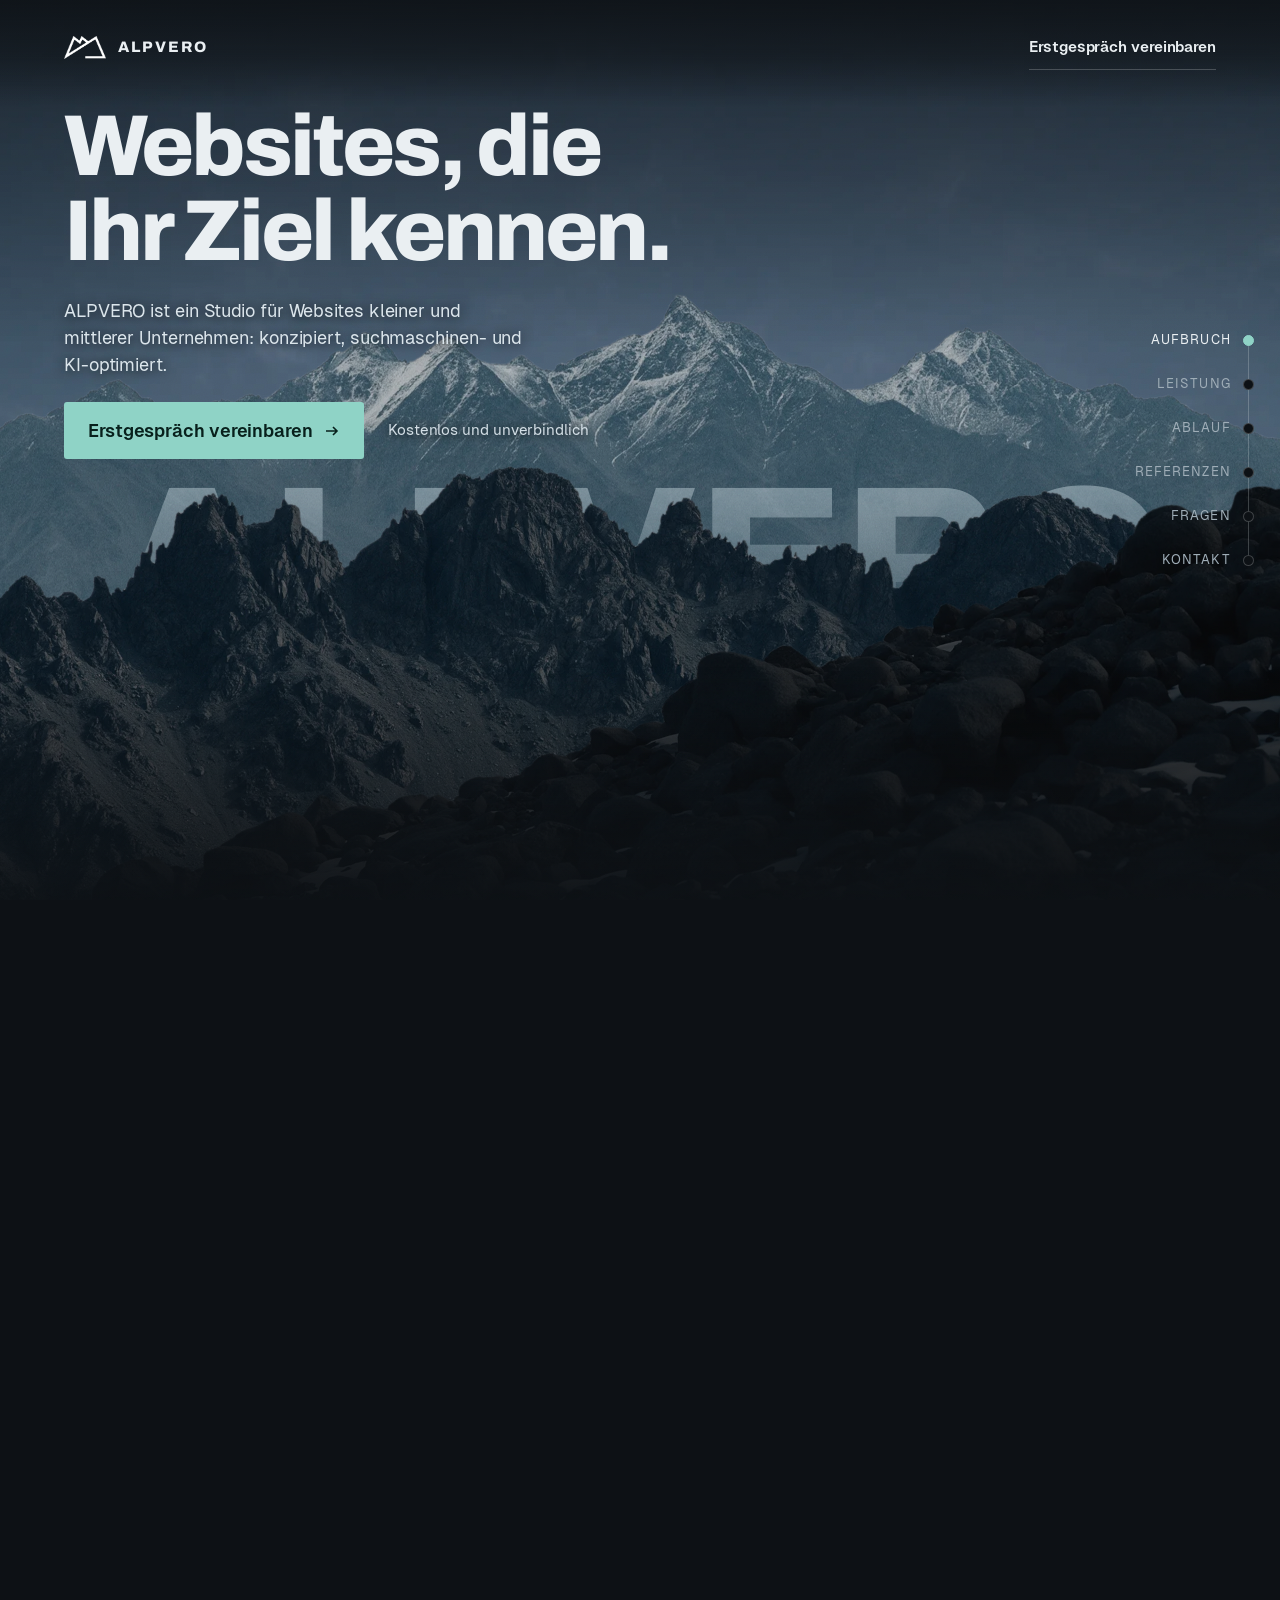
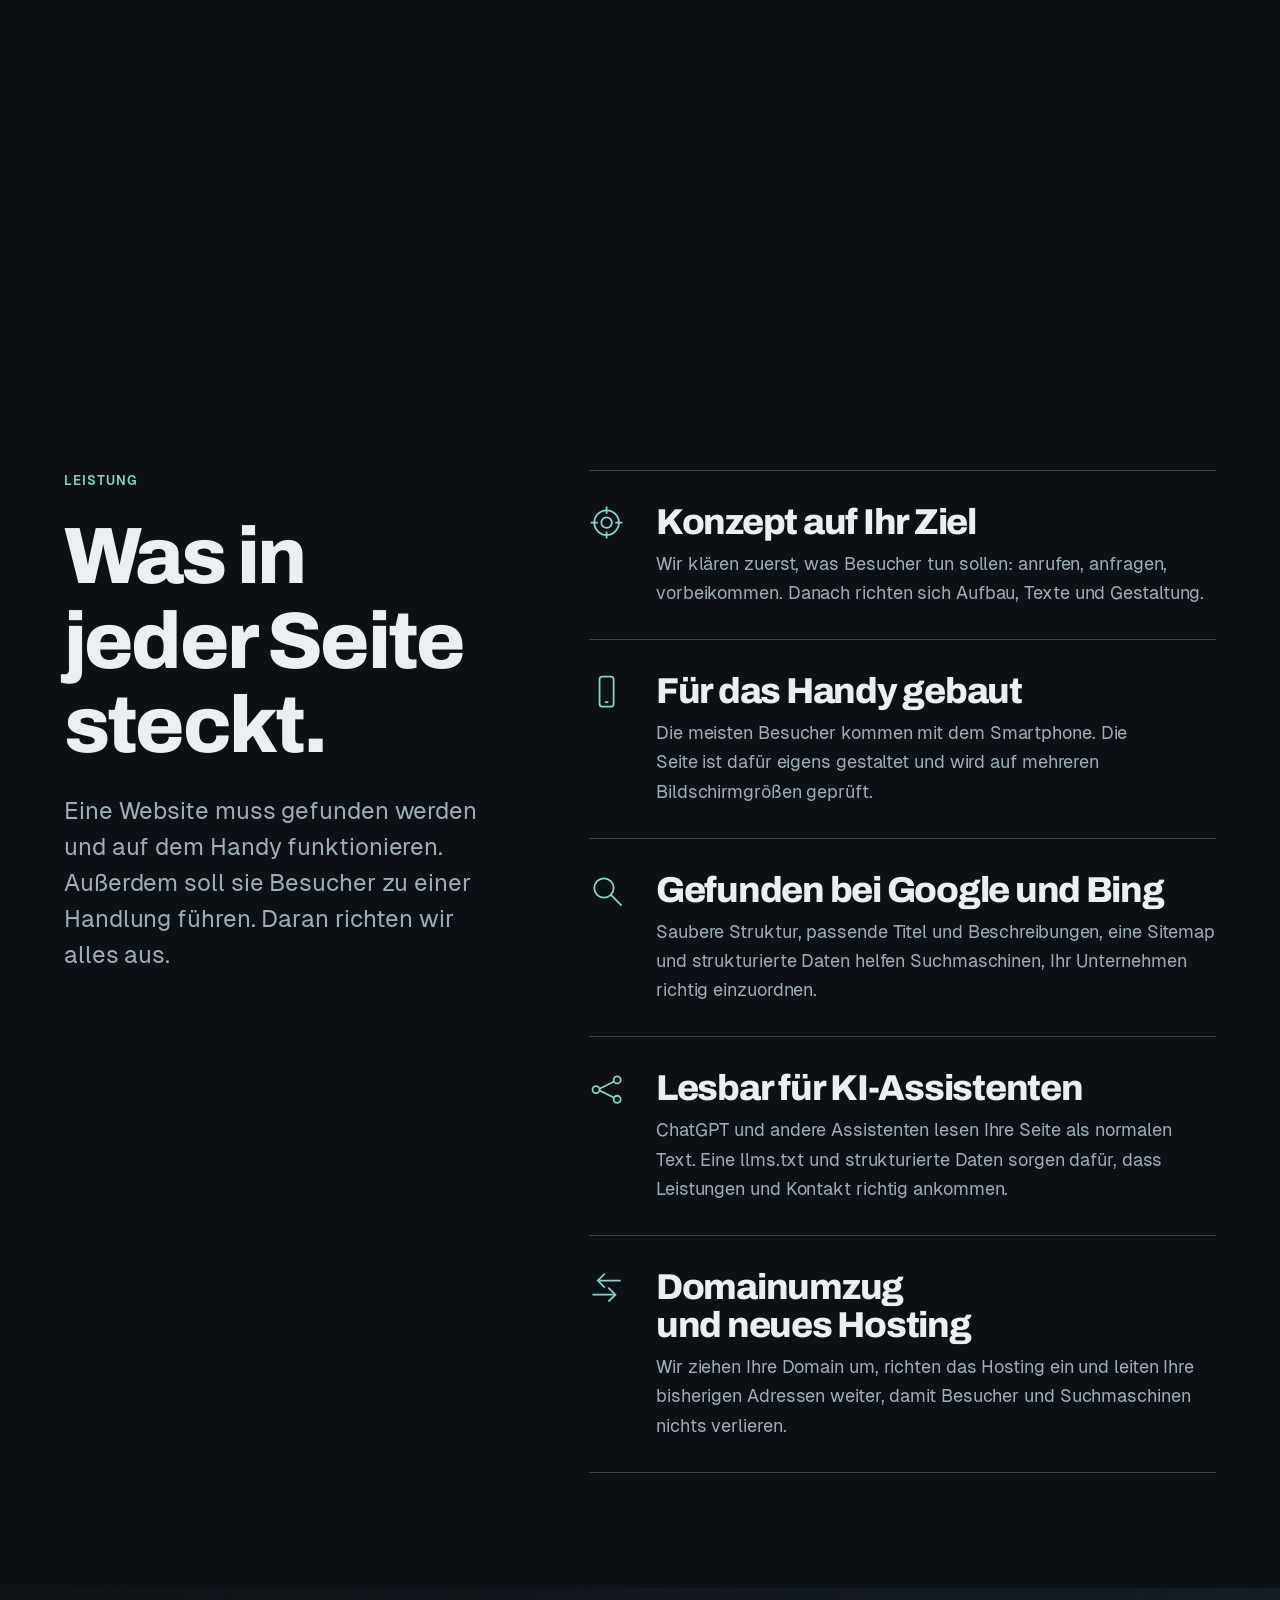
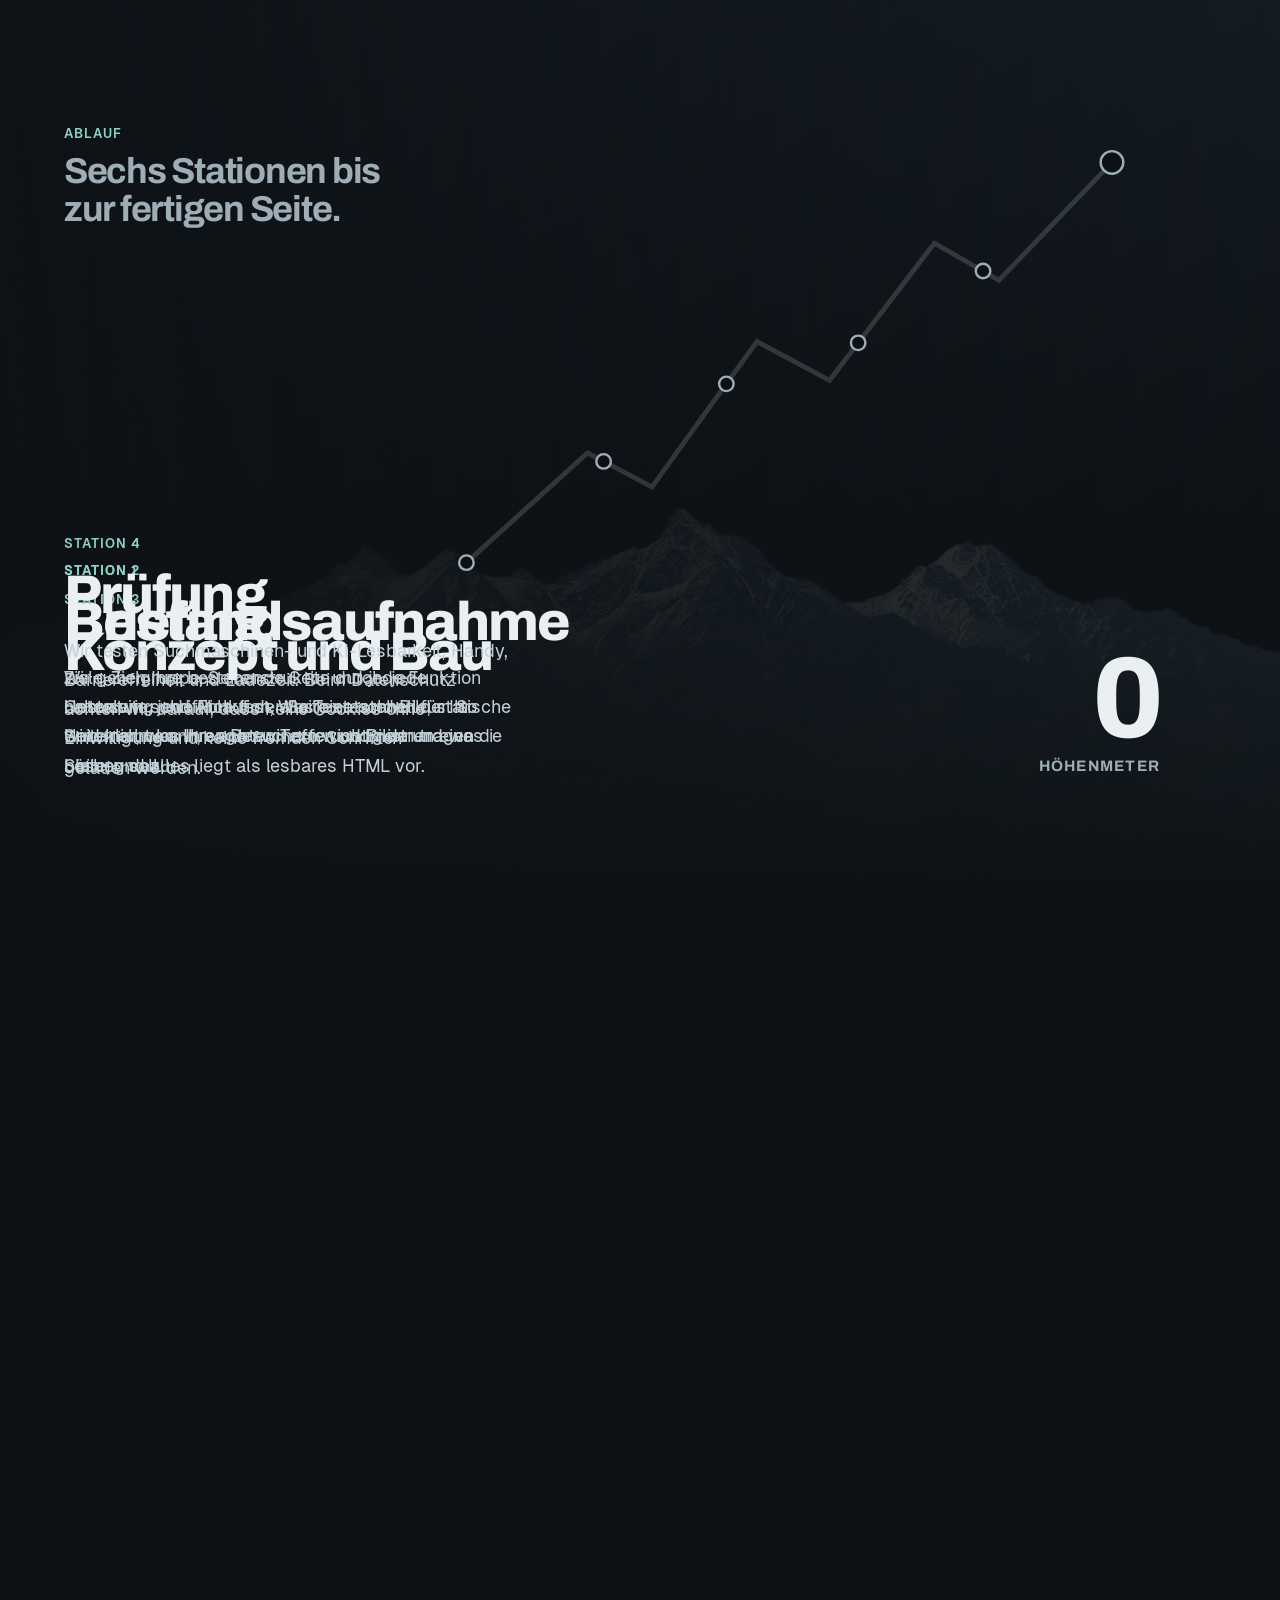
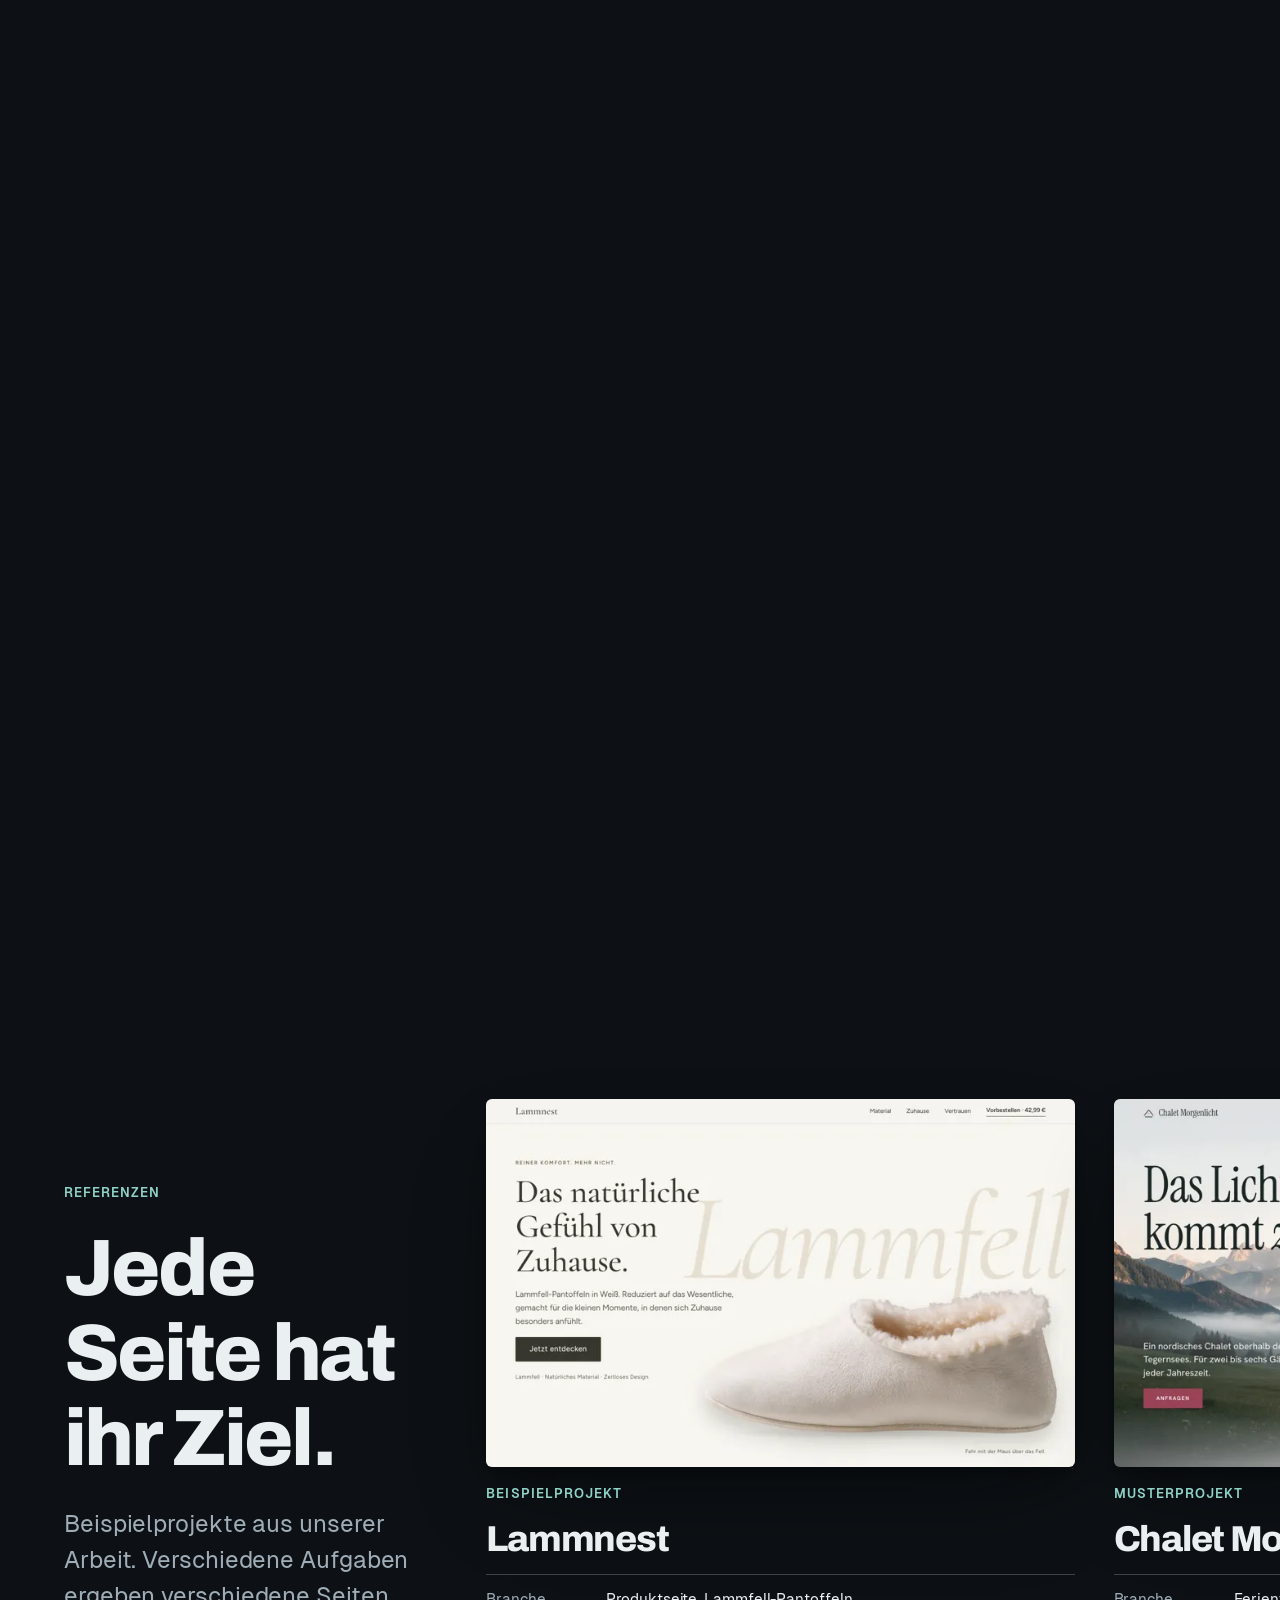
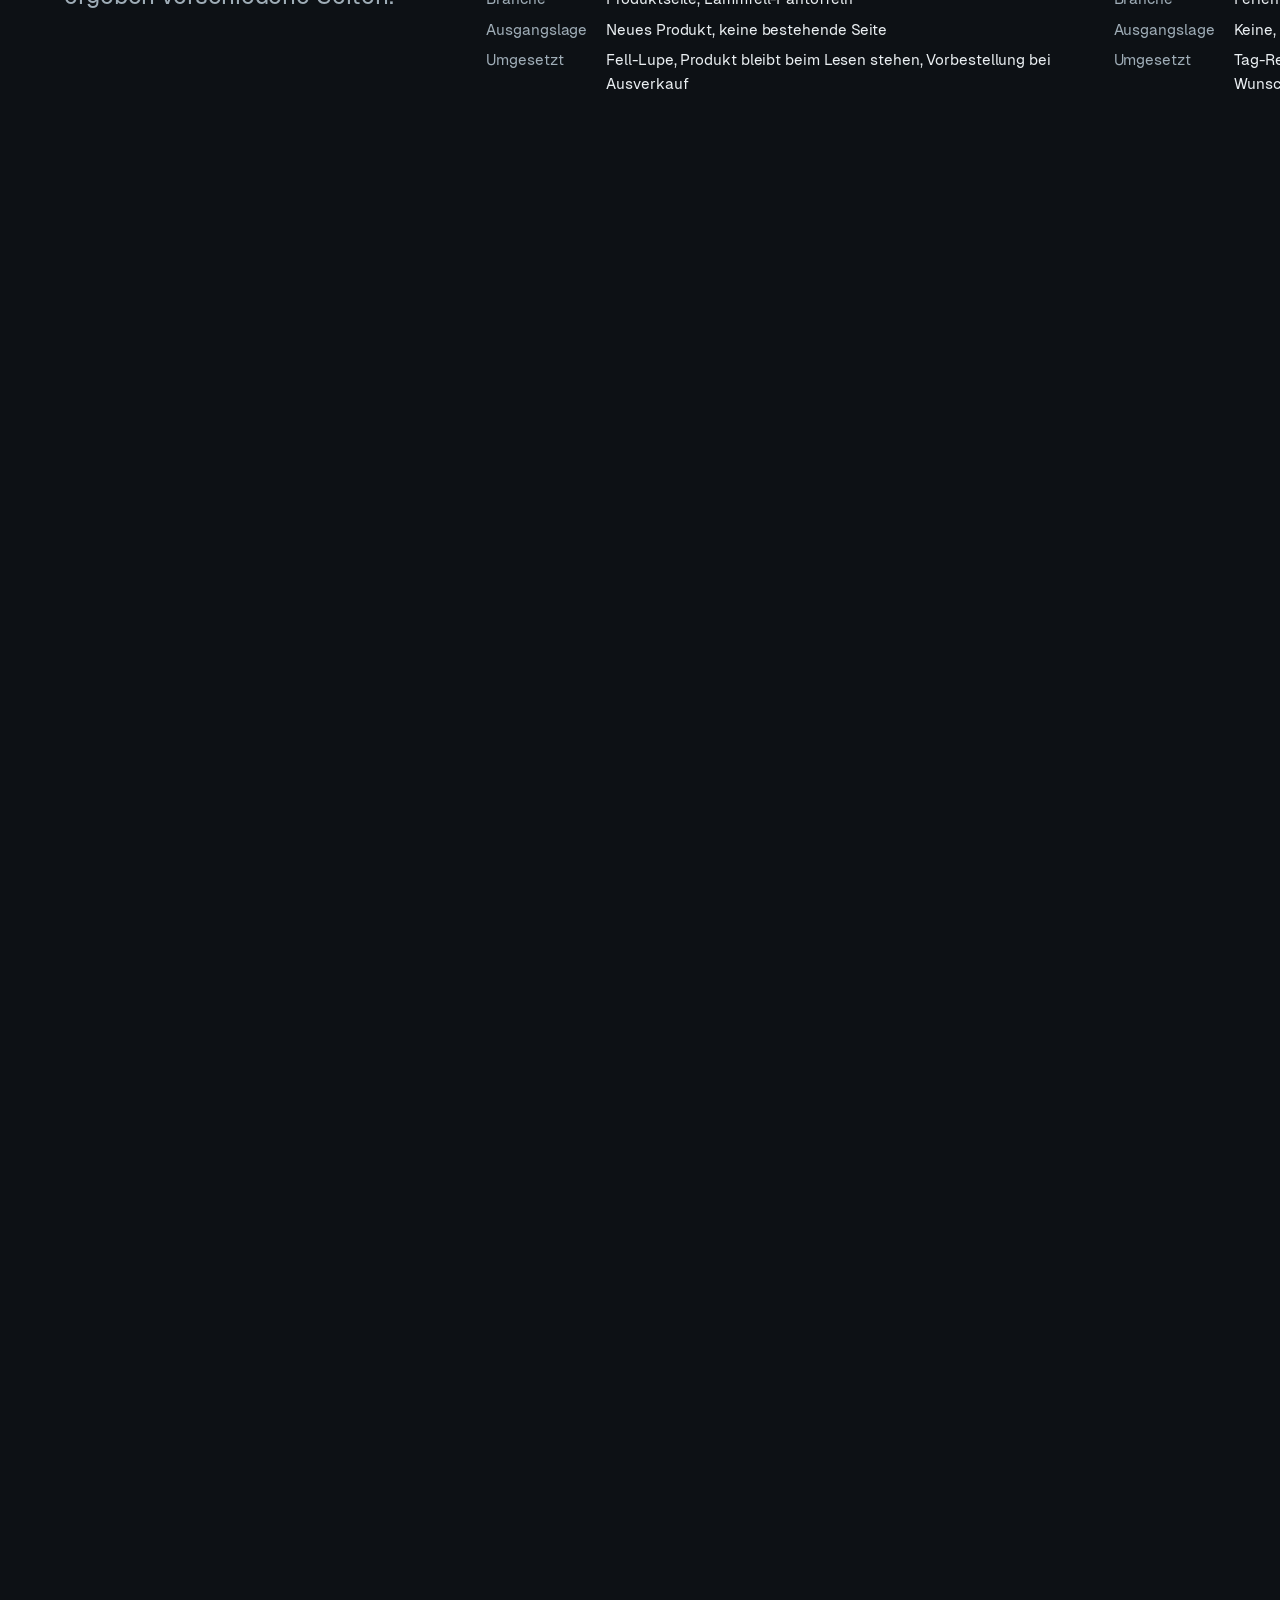
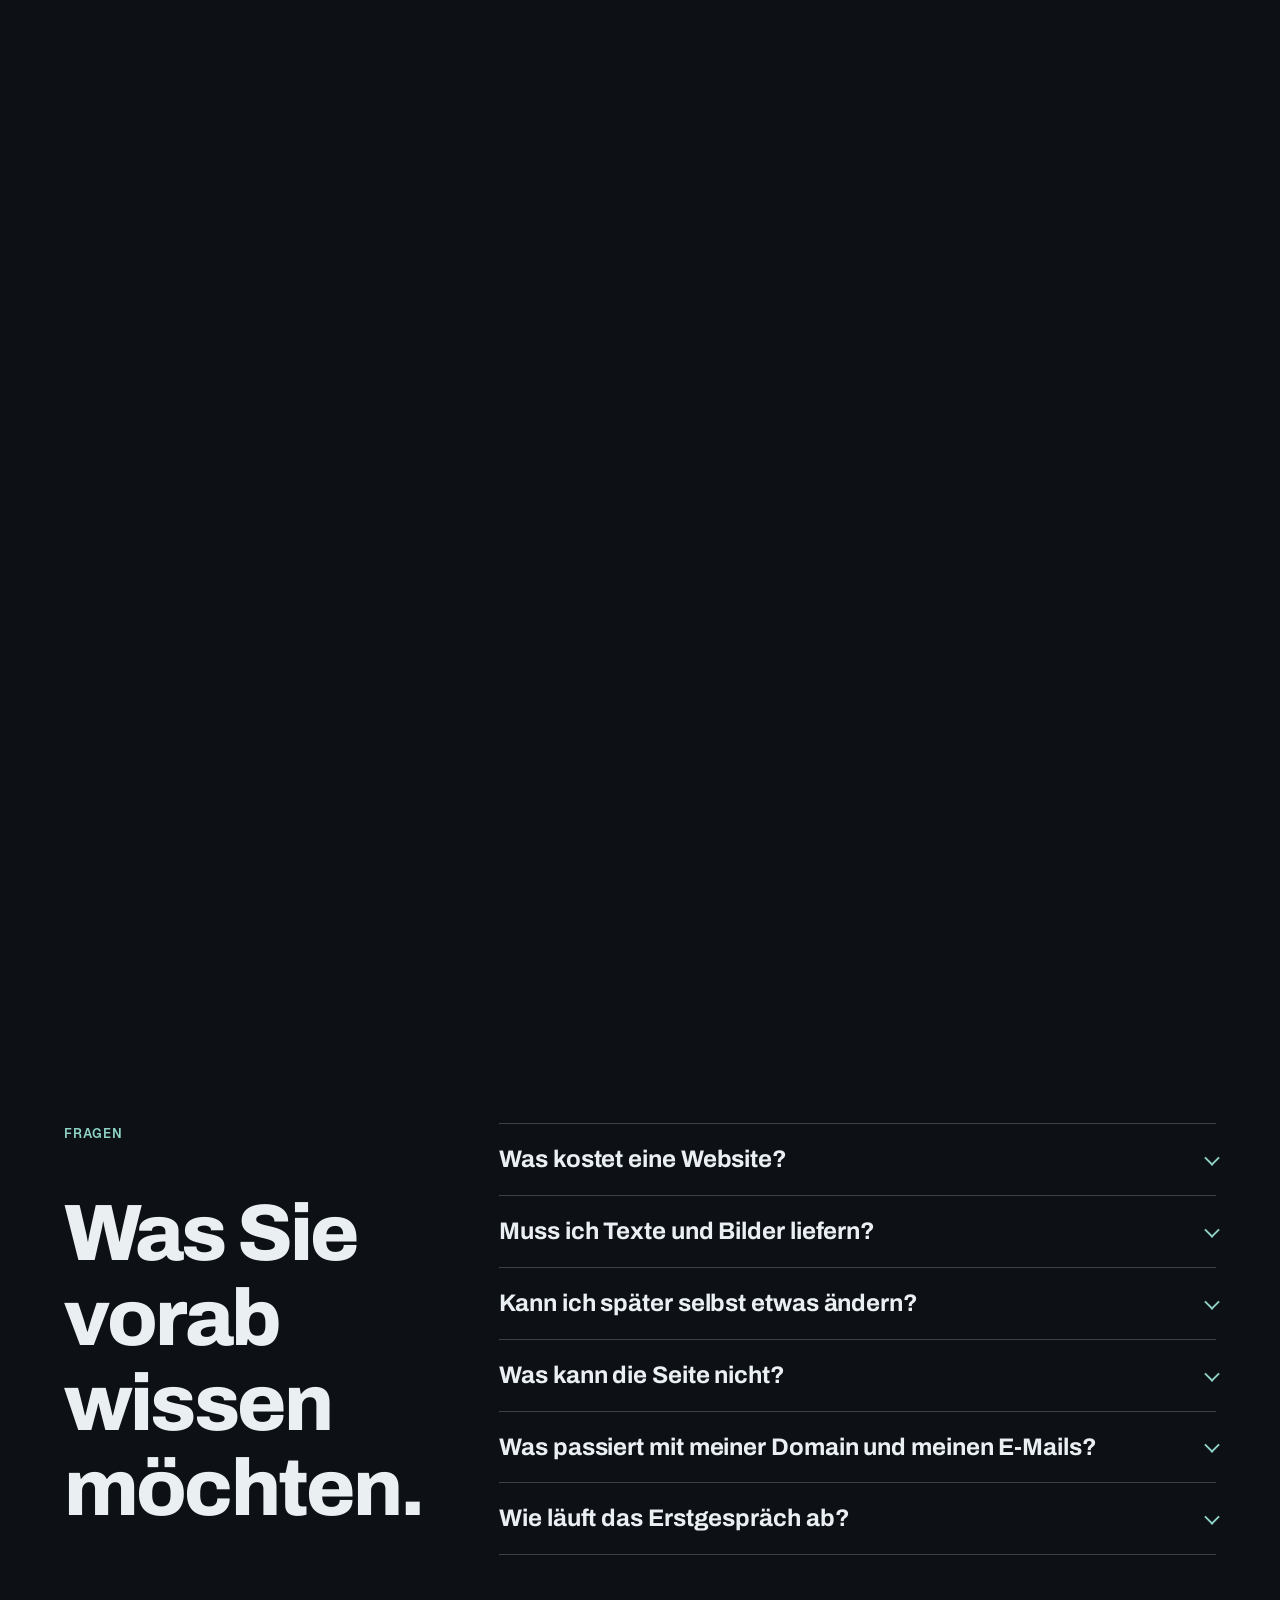
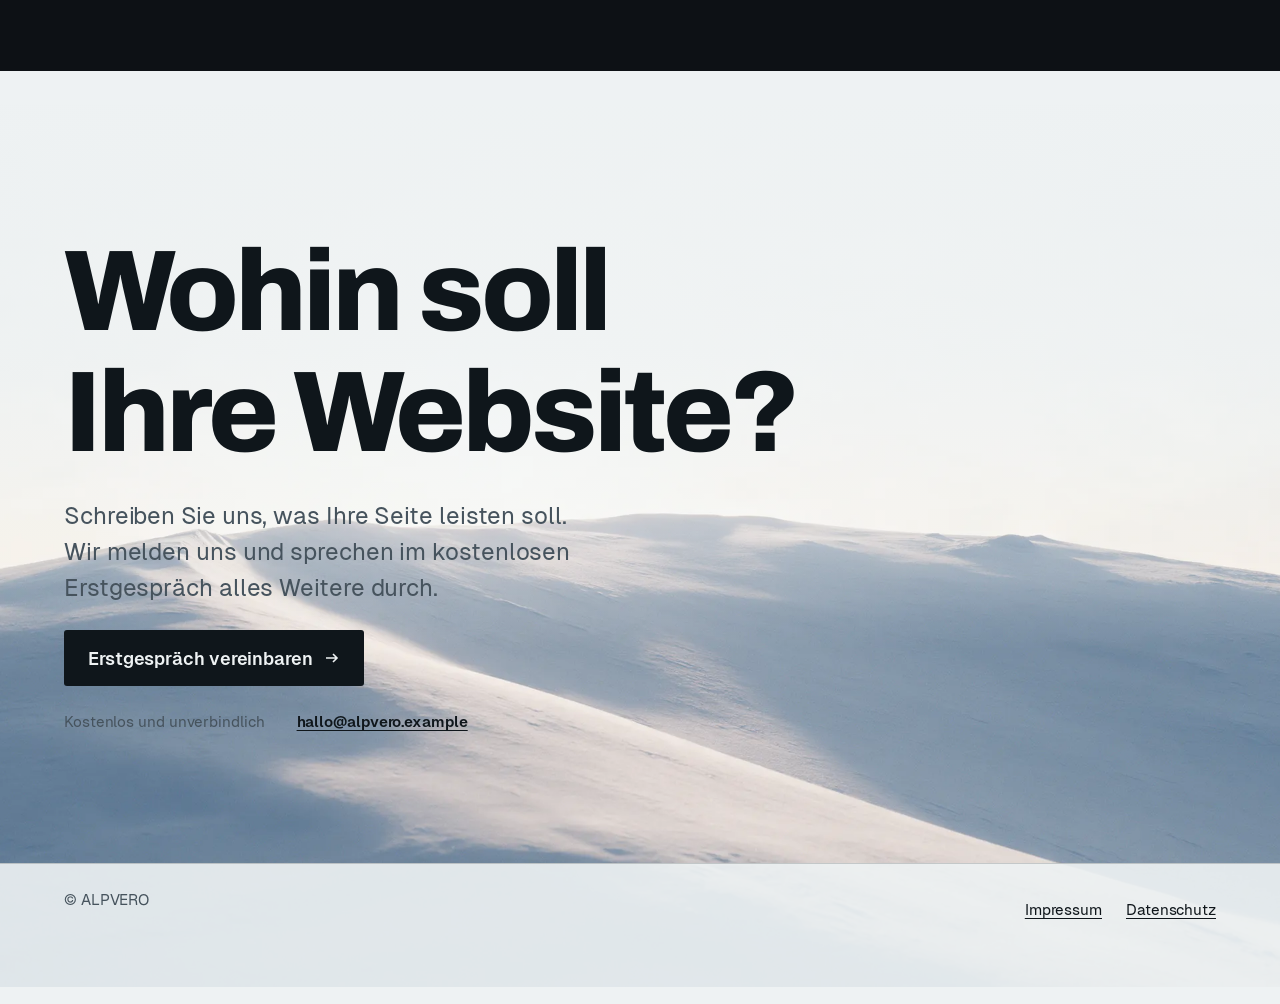
==== commit 7d3d899a: "Referenzen: neue Reihenfolge, Überschrift ohne Zahl Co-Authored-By: Claude Sonnet 5.5 <noreply@anthr" ====
--- a/website/index.html
+++ b/website/index.html
@@ -147,32 +147,32 @@
       <div class="rail2" data-sc-pan="0.04">
         <div class="rail2__lead">
           <p class="eyebrow">Referenzen</p>
-          <h2 id="refs-h">Vier Seiten, vier Aufgaben.</h2>
-          <p class="lede">Beispielprojekte aus unserer Arbeit. Jede Seite hat ein anderes Ziel und sieht deshalb anders aus.</p>
+          <h2 id="refs-h">Jede Seite hat ihr Ziel.</h2>
+          <p class="lede">Beispielprojekte aus unserer Arbeit. Verschiedene Aufgaben ergeben verschiedene Seiten.</p>
         </div>
+        <article class="ref">
+          <div class="ref__shot"><img src="assets/img/ref-lammnest-s.webp" srcset="assets/img/ref-lammnest-s.webp 720w, assets/img/ref-lammnest.webp 1440w" sizes="(max-width: 640px) 82vw, 40rem" width="1440" height="900" alt="Startseite des Beispielprojekts Lammnest: Lammfell-Pantoffel in Weiß neben dem Titel Das natürliche Gefühl von Zuhause" loading="lazy"></div>
+          <p class="ref__tag">Beispielprojekt</p>
+          <h3>Lammnest</h3>
+          <dl><dt>Branche</dt><dd>Produktseite, Lammfell-Pantoffeln</dd><dt>Ausgangslage</dt><dd>Neues Produkt, keine bestehende Seite</dd><dt>Umgesetzt</dt><dd>Fell-Lupe, Produkt bleibt beim Lesen stehen, Vorbestellung bei Ausverkauf</dd></dl>
+        </article>
+        <article class="ref">
+          <div class="ref__shot"><img src="assets/img/ref-chalet-s.webp" srcset="assets/img/ref-chalet-s.webp 720w, assets/img/ref-chalet.webp 1440w" sizes="(max-width: 640px) 82vw, 40rem" width="1440" height="900" alt="Startseite des Musterprojekts Chalet Morgenlicht: dunkles Holzhaus im Alpental bei Morgenlicht" loading="lazy"></div>
+          <p class="ref__tag">Musterprojekt</p>
+          <h3>Chalet Morgenlicht</h3>
+          <dl><dt>Branche</dt><dd>Ferienvermietung, Region Tegernsee (erfundenes Unternehmen)</dd><dt>Ausgangslage</dt><dd>Keine, als Muster entworfen</dd><dt>Umgesetzt</dt><dd>Tag-Regler, der die Seite von Morgen bis Nacht färbt, Anfrage mit Wunschterminen</dd></dl>
+        </article>
+        <article class="ref">
+          <div class="ref__shot"><img src="assets/img/ref-endlich-s.webp" srcset="assets/img/ref-endlich-s.webp 720w, assets/img/ref-endlich.webp 1440w" sizes="(max-width: 640px) 82vw, 40rem" width="1440" height="900" alt="Startseite des Beispielprojekts Endlich gut genug: handgeschriebener Titel auf hellem Papiergrund" loading="lazy"></div>
+          <p class="ref__tag">Beispielprojekt</p>
+          <h3>Endlich gut genug</h3>
+          <dl><dt>Branche</dt><dd>Neuro-Coaching, Isny im Allgäu</dd><dt>Ausgangslage</dt><dd>Wix-Seite</dd><dt>Umgesetzt</dt><dd>Persönliche Titelseite, Audio-Impulse, Inhalte selbst pflegbar über ein Redaktionswerkzeug</dd></dl>
+        </article>
         <article class="ref">
           <div class="ref__shot"><img src="assets/img/ref-lankes-s.webp" srcset="assets/img/ref-lankes-s.webp 720w, assets/img/ref-lankes.webp 1440w" sizes="(max-width: 640px) 82vw, 40rem" width="1440" height="900" alt="Startseite des Beispielprojekts Dachdeckerei Lankes: Titel links, Foto eines begrünten Flachdachs rechts" loading="lazy"></div>
           <p class="ref__tag">Beispielprojekt</p>
           <h3>Dachdeckerei Lankes</h3>
           <dl><dt>Branche</dt><dd>Dachdeckerei und Spenglerei, Kempten</dd><dt>Ausgangslage</dt><dd>Kostenlose Jimdo-Seite</dd><dt>Umgesetzt</dt><dd>Katalog der Dacharbeiten, Anfrage per Telefon, Schnittzeichnung zu den Leistungen</dd></dl>
-        </article>
-        <article class="ref">
-          <div class="ref__shot"><img src="assets/img/ref-endlich-s.webp" srcset="assets/img/ref-endlich-s.webp 720w, assets/img/ref-endlich.webp 1440w" sizes="(max-width: 640px) 82vw, 40rem" width="1440" height="900" alt="Startseite des Beispielprojekts Endlich gut genug: handgeschriebener Titel auf hellem Papiergrund" loading="lazy"></div>
-          <p class="ref__tag">Beispielprojekt</p>
-          <h3>Endlich gut genug</h3>
-          <dl><dt>Branche</dt><dd>Neuro-Coaching, Isny im Allgäu</dd><dt>Ausgangslage</dt><dd>Wix-Seite</dd><dt>Umgesetzt</dt><dd>Persönliche Titelseite, Audio-Impulse, Inhalte selbst pflegbar über ein Redaktionswerkzeug</dd></dl>
-        </article>
-        <article class="ref">
-          <div class="ref__shot"><img src="assets/img/ref-lammnest-s.webp" srcset="assets/img/ref-lammnest-s.webp 720w, assets/img/ref-lammnest.webp 1440w" sizes="(max-width: 640px) 82vw, 40rem" width="1440" height="900" alt="Startseite des Beispielprojekts Lammnest: Lammfell-Pantoffel in Weiß neben dem Titel Das natürliche Gefühl von Zuhause" loading="lazy"></div>
-          <p class="ref__tag">Beispielprojekt</p>
-          <h3>Lammnest</h3>
-          <dl><dt>Branche</dt><dd>Produktseite, Lammfell-Pantoffeln</dd><dt>Ausgangslage</dt><dd>Neues Produkt, keine bestehende Seite</dd><dt>Umgesetzt</dt><dd>Fell-Lupe, Produkt bleibt beim Lesen stehen, Vorbestellung bei Ausverkauf</dd></dl>
-        </article>
-        <article class="ref">
-          <div class="ref__shot"><img src="assets/img/ref-chalet-s.webp" srcset="assets/img/ref-chalet-s.webp 720w, assets/img/ref-chalet.webp 1440w" sizes="(max-width: 640px) 82vw, 40rem" width="1440" height="900" alt="Startseite des Musterprojekts Chalet Morgenlicht: dunkles Holzhaus im Alpental bei Morgenlicht" loading="lazy"></div>
-          <p class="ref__tag">Musterprojekt</p>
-          <h3>Chalet Morgenlicht</h3>
-          <dl><dt>Branche</dt><dd>Ferienvermietung, Region Tegernsee (erfundenes Unternehmen)</dd><dt>Ausgangslage</dt><dd>Keine, als Muster entworfen</dd><dt>Umgesetzt</dt><dd>Tag-Regler, der die Seite von Morgen bis Nacht färbt, Anfrage mit Wunschterminen</dd></dl>
         </article>
         <div class="rail2__end">
           <p>Ihre Seite kommt als Nächstes.</p>
